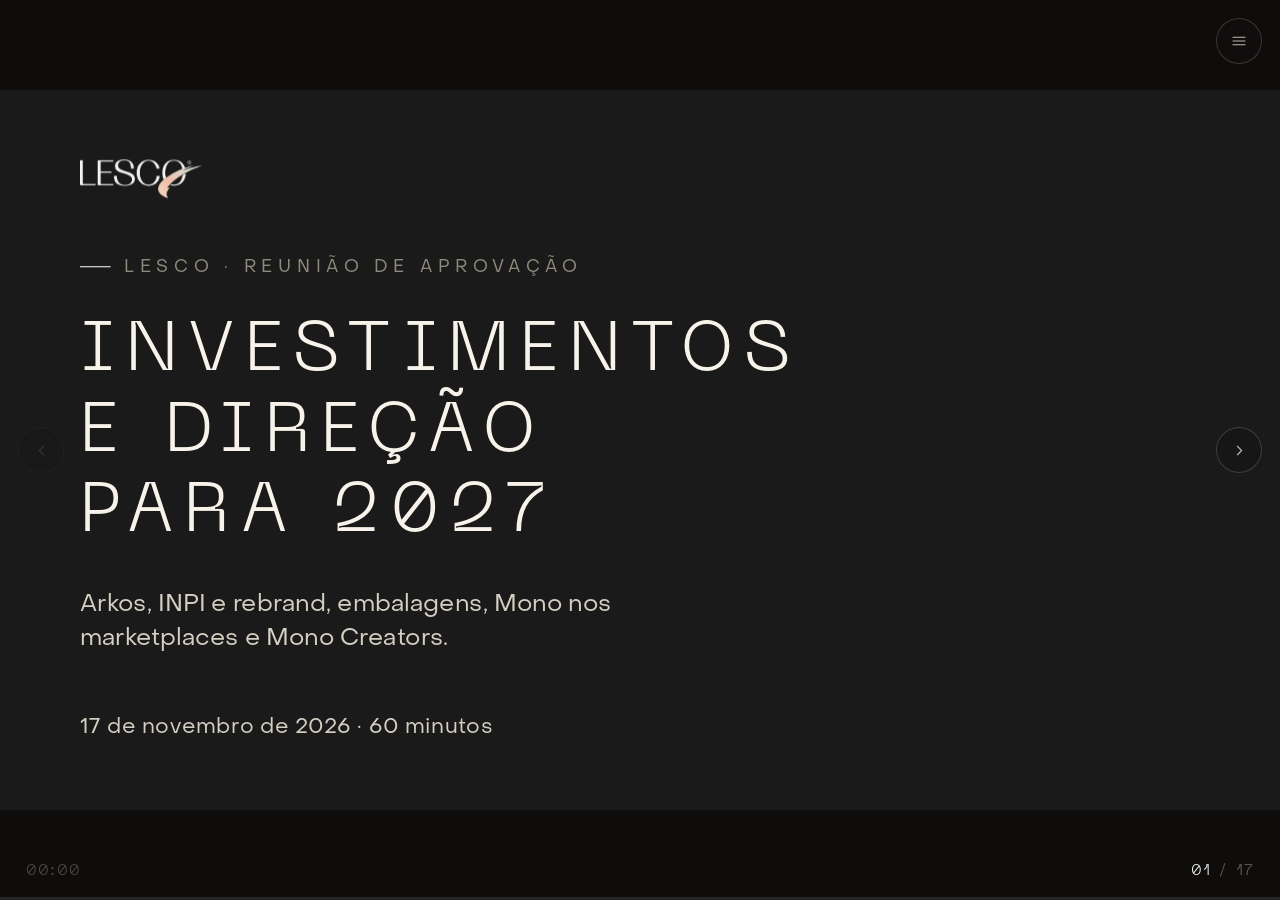
==== decks/investimentos-e-direcao/index.html @ 8c73d4a1 "Deck de aprovacao para o Lucas, com os numeros em centavos Dezessete telas em cinco frentes: Arkos, " ====
<!DOCTYPE html>
<html lang="pt-BR">
<head>
<meta charset="utf-8">
<meta name="viewport" content="width=device-width, initial-scale=1">
<title>Investimentos e direção para 2027 · Lesco</title>

<!--
  Só a moldura. O conteúdo está em deck.js e os números em dados.js.

  Três arquivos a mais do que a apresentação técnica, todos desta pasta:

    graficos.css   estilo dos layouts de gráfico e decisão
    dados.js       os números, antes de qualquer coisa que os use
    graficos.js    os onze layouts novos — depois de engine/layouts.js,
                   porque acrescenta a window.DeckLayouts, e antes de
                   deck.js, que já pede esses layouts pelo nome
-->

<link rel="icon" href="../../shared/brand/symbol.png">
<link rel="stylesheet" href="../../theme/fonts.css">
<link rel="stylesheet" href="../../theme/tokens.css">
<link rel="stylesheet" href="../../engine/stage.css">
<link rel="stylesheet" href="../../engine/layouts.css">
<link rel="stylesheet" href="../../engine/transitions.css">
<link rel="stylesheet" href="graficos.css">
</head>

<body>

  <!-- Palco 1920 × 1080. Os slides e a tela de anotação entram aqui. -->
  <div class="deck-viewport">
    <div class="stage">
      <canvas class="inkboard" width="1920" height="1080"></canvas>
    </div>
  </div>

  <!-- Cromo: progresso, contador, cronômetro e setas -->
  <div class="chrome">
    <button class="chrome__nav chrome__nav--prev" aria-label="Slide anterior">
      <svg viewBox="0 0 24 24" fill="none" stroke="currentColor" stroke-width="1.5" stroke-linecap="round" stroke-linejoin="round" aria-hidden="true">
        <path d="M15 18 9 12l6-6"/>
      </svg>
    </button>

    <button class="chrome__nav chrome__nav--next" aria-label="Próximo slide">
      <svg viewBox="0 0 24 24" fill="none" stroke="currentColor" stroke-width="1.5" stroke-linecap="round" stroke-linejoin="round" aria-hidden="true">
        <path d="m9 18 6-6-6-6"/>
      </svg>
    </button>

    <button class="chrome__menu" aria-label="Abrir controles">
      <svg viewBox="0 0 24 24" fill="none" stroke="currentColor" stroke-width="1.5" stroke-linecap="round" aria-hidden="true">
        <path d="M4 7h16M4 12h16M4 17h16"/>
      </svg>
    </button>

    <div class="chrome__drawing">Anotando</div>

    <div class="chrome__timer" data-running="false" title="Clique para iniciar ou pausar (T inicia, Shift+T zera)">00:00</div>

    <div class="chrome__counter">
      <b data-counter-now>01</b>
      <span>/</span>
      <span data-counter-total>00</span>
    </div>

    <div class="chrome__progress">
      <div class="chrome__progress-bar"></div>
    </div>
  </div>

  <!-- Painel do apresentador (tecla N) -->
  <div class="presenter">
    <div>
      <div class="presenter__eyebrow">Notas</div>
      <div class="presenter__notes"></div>
    </div>
    <div class="presenter__next">
      <div class="presenter__next-num"></div>
      <div class="presenter__next-label"></div>
    </div>
  </div>

  <!-- Menu de controles (tecla M ou o botão no canto) -->
  <div class="menu-scrim" data-menu-close></div>

  <aside class="menu">
    <div class="menu__head">
      <span class="menu__title">Controles</span>
      <button class="menu__close" data-menu-close aria-label="Fechar">&times;</button>
    </div>

    <section class="menu__block">
      <div class="menu__label">Cronômetro</div>
      <div class="menu__timer" data-menu-timer data-running="false">00:00</div>
      <div class="menu__row">
        <button class="menu__btn" data-action="timer-toggle">Iniciar</button>
        <button class="menu__btn" data-action="timer-reset">Zerar</button>
      </div>
    </section>

    <section class="menu__block">
      <div class="menu__label">Anotar por cima do slide</div>
      <div class="menu__row">
        <button class="menu__btn" data-action="draw-toggle">Ativar</button>
        <button class="menu__btn" data-action="draw-undo">Desfazer</button>
        <button class="menu__btn" data-action="draw-clear">Limpar</button>
      </div>
      <div class="menu__swatches">
        <button class="menu__swatch" data-ink="#bd8571" style="background:#bd8571" aria-label="Argila"></button>
        <button class="menu__swatch" data-ink="#94a291" style="background:#94a291" aria-label="Verde"></button>
        <button class="menu__swatch" data-ink="#f4efe6" style="background:#f4efe6" aria-label="Claro"></button>
        <button class="menu__swatch" data-ink="#1a1a1a" style="background:#1a1a1a" aria-label="Grafite"></button>
      </div>
    </section>

    <section class="menu__block">
      <div class="menu__label">Exibição</div>
      <div class="menu__row">
        <button class="menu__btn" data-action="notes">Notas</button>
        <button class="menu__btn" data-action="grid">Grade</button>
        <button class="menu__btn" data-action="black">Tela preta</button>
        <button class="menu__btn" data-action="fullscreen">Tela cheia</button>
        <button class="menu__btn" data-action="help">Atalhos</button>
      </div>
    </section>

    <section class="menu__block">
      <div class="menu__label">Revisão</div>
      <div class="menu__row">
        <button class="menu__btn" data-action="export">Exportar PDF</button>
      </div>
      <div class="menu__hint" data-export-hint>Um slide por página, com o número no canto.</div>
    </section>

    <section class="menu__block menu__block--grow">
      <div class="menu__label">Ir para o slide</div>
      <input class="menu__search" type="text" placeholder="Buscar por nome ou número" data-menu-search>
      <div class="menu__list" data-menu-list></div>
    </section>
  </aside>

  <!-- Grade de slides (tecla G) -->
  <div class="overview">
    <div class="overview__head">
      <div class="overview__title"></div>
      <div class="overview__hint">Clique para ir · G ou Esc para fechar</div>
    </div>
    <div class="overview__grid"></div>
  </div>

  <!-- Ajuda (tecla ?) -->
  <div class="help">
    <div class="help__card">
      <h2 class="help__title">Atalhos</h2>
      <div class="help__row"><span class="help__keys">← →</span><span class="help__desc">Navegar entre slides</span></div>
      <div class="help__row"><span class="help__keys">Espaço</span><span class="help__desc">Avançar</span></div>
      <div class="help__row"><span class="help__keys">Nº + Enter</span><span class="help__desc">Pular para um slide</span></div>
      <div class="help__row"><span class="help__keys">M</span><span class="help__desc">Menu de controles</span></div>
      <div class="help__row"><span class="help__keys">G</span><span class="help__desc">Grade com todos os slides</span></div>
      <div class="help__row"><span class="help__keys">N</span><span class="help__desc">Notas do apresentador</span></div>
      <div class="help__row"><span class="help__keys">D</span><span class="help__desc">Anotar por cima do slide</span></div>
      <div class="help__row"><span class="help__keys">Ctrl+Z</span><span class="help__desc">Desfazer o último traço</span></div>
      <div class="help__row"><span class="help__keys">B</span><span class="help__desc">Tela preta</span></div>
      <div class="help__row"><span class="help__keys">F</span><span class="help__desc">Tela cheia</span></div>
      <div class="help__row"><span class="help__keys">T · Shift+T</span><span class="help__desc">Cronômetro: inicia e pausa · zera</span></div>
      <div class="help__row"><span class="help__keys">Home · End</span><span class="help__desc">Primeiro e último slide</span></div>
      <div class="help__row"><span class="help__keys">Esc</span><span class="help__desc">Fechar o que estiver aberto</span></div>
    </div>
  </div>

  <!-- Carregamento inicial -->
  <div class="loader">
    <div class="loader__title">Preparando a apresentação</div>
    <div class="loader__track"><div class="loader__bar"></div></div>
  </div>

  <script src="../../engine/layouts.js"></script>
  <script src="dados.js"></script>
  <script src="graficos.js"></script>
  <script src="deck.js"></script>
  <script src="../../engine/deck.js"></script>

</body>
</html>
---- theme/fonts.css ----
/* ---------------------------------------------------------------------------
   Fontes da marca Lesco.
   Arquivos licenciados em shared/fonts/. Caminho relativo a ESTE arquivo,
   portanto funciona tanto em file:// quanto servido por HTTP.
   --------------------------------------------------------------------------- */

@font-face {
  font-family: 'Neue Machina';
  src: url('../shared/fonts/PPNeueMachina-Light.otf') format('opentype');
  font-weight: 300;
  font-style: normal;
  font-display: block;
}

@font-face {
  font-family: 'Neue Machina';
  src: url('../shared/fonts/PPNeueMachina-Regular.otf') format('opentype');
  font-weight: 400;
  font-style: normal;
  font-display: block;
}

@font-face {
  font-family: 'Object Sans';
  src: url('../shared/fonts/PPObjectSans-Thin.otf') format('opentype');
  font-weight: 200;
  font-style: normal;
  font-display: block;
}

@font-face {
  font-family: 'Object Sans';
  src: url('../shared/fonts/PPObjectSans-Regular.otf') format('opentype');
  font-weight: 400;
  font-style: normal;
  font-display: block;
}
---- theme/tokens.css ----
/* ---------------------------------------------------------------------------
   Lesco — tema de apresentação (variante NEUTRA)

   Derivado do design system em _ds/, com uma diferença deliberada: aqui o
   verde da marca NÃO é cor de fundo. Os neutros quentes conduzem a leitura
   e o verde aparece só em acentos — numeração, filetes, barra de progresso
   e um destaque por slide. Assim as fotos de obra ficam com o protagonismo.

   Tudo é declarado em px absolutos porque o palco tem tamanho fixo de
   1920 × 1080 e é escalado inteiro por transform (ver engine/stage.css).
   --------------------------------------------------------------------------- */

:root {
  /* ---- Tinta / neutros quentes -------------------------------------- */
  --ink-900: #1a1a1a;   /* texto principal, fundo dos slides escuros */
  --ink-800: #262523;
  --ink-700: #38352f;   /* corpo de texto */
  --ink-600: #4a463f;
  --ink-500: #6c675e;   /* texto secundário, eyebrows */
  --ink-400: #8f897d;
  --ink-300: #b6b0a4;   /* texto secundário sobre fundo escuro */
  --ink-200: #d8d2c6;   /* filetes (hairlines) */
  --ink-100: #e8e2d6;

  /* ---- Papel / superfícies ------------------------------------------ */
  --paper:       #f4efe6;   /* fundo padrão dos slides */
  --paper-soft:  #faf6ee;
  --surface:     #ffffff;
  --surface-sunk:#ece5d8;   /* cards sobre papel */
  --surface-dark:#221f1c;   /* cards sobre grafite */

  /* ---- Acento da marca (sage) — uso parcimonioso --------------------- */
  --accent:       #94a291;
  --accent-soft:  #c0c9bf;
  --accent-deep:  #5f6c5c;
  --accent-wash:  #e6ede4;

  /* ---- Papéis semânticos -------------------------------------------- */
  --text-strong:  var(--ink-900);
  --text-body:    var(--ink-700);
  --text-muted:   var(--ink-500);
  --hairline:     var(--ink-200);

  /* Invertidos: usados quando o slide está em tom grafite */
  --on-dark-strong: #f7f3ea;
  --on-dark-body:   #d5cfc3;
  --on-dark-muted:  #8f897d;
  --on-dark-hair:   #3a3733;

  /* ---- Tipografia ---------------------------------------------------- */
  --font-display: 'Neue Machina', 'Space Grotesk', ui-sans-serif, system-ui, sans-serif;
  --font-text:    'Object Sans', 'Manrope', ui-sans-serif, system-ui, sans-serif;

  /* Escala em px do palco 1920×1080 */
  --fs-hero:    124px;
  --fs-title:   78px;
  --fs-h2:      68px;
  --fs-h3:      58px;
  --fs-lead:    36px;
  --fs-body:    34px;
  --fs-sub:     32px;
  --fs-meta:    30px;
  --fs-label:   28px;
  --fs-eyebrow: 26px;
  --fs-numeral: 200px;   /* número gigante das aberturas de capítulo */
  --fs-stat:    132px;   /* número dos cards de métrica */

  --track-eyebrow: 0.32em;
  --track-label:   0.14em;
  --track-title:   0.16em;

  /* ---- Layout -------------------------------------------------------- */
  --pad-x: 120px;        /* margem lateral padrão do slide */
  --pad-y: 104px;
  --pad-y-tight: 88px;

  --radius-sm: 4px;
  --radius-md: 10px;
  --radius-lg: 14px;

  /* ---- Movimento ----------------------------------------------------- */
  --ease-out:      cubic-bezier(0.16, 1, 0.30, 1);
  --ease-standard: cubic-bezier(0.40, 0, 0.20, 1);
  --dur-fast:  180ms;
  --dur-base:  420ms;
  --dur-slow:  720ms;
  --dur-scene: 900ms;    /* transição entre slides */
  --stagger:   55ms;     /* passo da revelação escalonada */
}
---- engine/stage.css ----
/* ---------------------------------------------------------------------------
   Palco, cromo e painéis auxiliares.

   O palco tem 1920 × 1080 fixos e é escalado inteiro por transform. Isso faz
   com que o slide fique idêntico em qualquer tela — notebook, projetor ou
   captura de OBS — sem nenhum reflow de tipografia.
   --------------------------------------------------------------------------- */

*, *::before, *::after { box-sizing: border-box; }

html, body {
  margin: 0;
  padding: 0;
  height: 100%;
  overflow: hidden;
  background: #0e0d0c;
  font-family: var(--font-text);
  -webkit-font-smoothing: antialiased;
  text-rendering: optimizeLegibility;
}

body.is-idle { cursor: none; }

/* ---- Viewport e palco ----------------------------------------------- */

.deck-viewport {
  position: fixed;
  inset: 0;
  overflow: hidden;
}

/* Ancorado no canto superior esquerdo e posicionado por transform, calculado
   em engine/deck.js. Centralizar por grid ou flex não serve: o palco tem
   1920 px de largura e transborda o viewport, e nesse caso o navegador
   alinha o item no início em vez de centralizá-lo. */
.stage {
  position: absolute;
  top: 0;
  left: 0;
  width: 1920px;
  height: 1080px;
  transform-origin: 0 0;
  background: var(--paper);
  overflow: hidden;
}

/* ---- Slides ---------------------------------------------------------- */

.slide {
  position: absolute;
  inset: 0;
  display: none;
  background: var(--paper);
  color: var(--text-strong);
  font-family: var(--font-text);
}

.slide.is-current,
.slide.is-outgoing { display: block; }

.slide.is-outgoing { z-index: 1; }
.slide.is-current   { z-index: 2; }

/* Tom grafite: usado nas capas, aberturas de projeto e encerramento. */
.slide[data-tone="ink"] {
  background: var(--ink-900);
  color: var(--on-dark-strong);
}

/* ---- Cromo (progresso, contador, navegação) -------------------------- */

.chrome {
  position: fixed;
  inset: 0;
  z-index: 40;
  pointer-events: none;
  opacity: 1;
  transition: opacity var(--dur-base) var(--ease-standard);
}

body.is-idle .chrome,
body.is-overview .chrome { opacity: 0; }

.chrome__progress {
  position: absolute;
  left: 0;
  bottom: 0;
  height: 3px;
  width: 100%;
  background: rgba(255, 255, 255, 0.10);
}

.chrome__progress-bar {
  height: 100%;
  width: 0%;
  background: var(--accent);
  transition: width var(--dur-slow) var(--ease-out);
}

.chrome__counter {
  position: absolute;
  right: 26px;
  bottom: 22px;
  display: flex;
  align-items: baseline;
  gap: 8px;
  font-family: var(--font-display);
  font-weight: 300;
  font-size: 15px;
  letter-spacing: 0.08em;
  color: rgba(247, 243, 234, 0.72);
  font-variant-numeric: tabular-nums;
}

.chrome__counter b { font-weight: 300; color: #fff; }
.chrome__counter span { color: rgba(247, 243, 234, 0.38); }

.chrome__timer {
  position: absolute;
  left: 26px;
  bottom: 22px;
  font-family: var(--font-display);
  font-weight: 300;
  font-size: 15px;
  letter-spacing: 0.08em;
  color: rgba(247, 243, 234, 0.55);
  font-variant-numeric: tabular-nums;
  pointer-events: auto;
  cursor: pointer;
  user-select: none;
}

.chrome__timer[data-running="false"] { color: rgba(247, 243, 234, 0.28); }

/* O painel de notas ocupa a faixa de baixo — contador e cronômetro sobem
   para não ficarem escondidos atrás dele. */
body.is-presenter .chrome__counter,
body.is-presenter .chrome__timer { bottom: 132px; }

.chrome__nav {
  position: absolute;
  top: 50%;
  translate: 0 -50%;
  width: 46px;
  height: 46px;
  display: grid;
  place-items: center;
  border: 1px solid rgba(247, 243, 234, 0.18);
  border-radius: 999px;
  background: rgba(20, 19, 18, 0.35);
  backdrop-filter: blur(6px);
  color: rgba(247, 243, 234, 0.75);
  cursor: pointer;
  pointer-events: auto;
  transition: background var(--dur-fast) var(--ease-standard),
              border-color var(--dur-fast) var(--ease-standard);
}

.chrome__nav:hover {
  background: rgba(20, 19, 18, 0.72);
  border-color: rgba(247, 243, 234, 0.42);
}

.chrome__nav[disabled] { opacity: 0.18; pointer-events: none; }
.chrome__nav--prev { left: 18px; }
.chrome__nav--next { right: 18px; }
.chrome__nav svg { width: 17px; height: 17px; }

/* ---- Carregamento inicial -------------------------------------------- */

.loader {
  position: fixed;
  inset: 0;
  z-index: 90;
  display: grid;
  place-content: center;
  justify-items: center;
  gap: 26px;
  background: #0e0d0c;
  transition: opacity var(--dur-slow) var(--ease-standard);
}

.loader.is-done { opacity: 0; pointer-events: none; }

.loader__title {
  font-family: var(--font-display);
  font-weight: 300;
  text-transform: uppercase;
  letter-spacing: 0.30em;
  font-size: 13px;
  color: rgba(247, 243, 234, 0.55);
}

.loader__track {
  width: 220px;
  height: 2px;
  background: rgba(247, 243, 234, 0.12);
  overflow: hidden;
}

.loader__bar {
  height: 100%;
  width: 0%;
  background: var(--accent);
  transition: width 220ms linear;
}

/* ---- Grade de slides (tecla G) --------------------------------------- */

.overview {
  position: fixed;
  inset: 0;
  z-index: 60;
  display: none;
  background: #0e0d0c;
  padding: 40px 44px 44px;
  overflow-y: auto;
  overscroll-behavior: contain;
}

body.is-overview .overview { display: block; }

.overview__head {
  display: flex;
  align-items: baseline;
  justify-content: space-between;
  gap: 24px;
  margin-bottom: 28px;
}

.overview__title {
  font-family: var(--font-display);
  font-weight: 300;
  text-transform: uppercase;
  letter-spacing: 0.22em;
  font-size: 14px;
  color: rgba(247, 243, 234, 0.85);
}

.overview__hint {
  font-size: 12px;
  letter-spacing: 0.06em;
  color: rgba(247, 243, 234, 0.35);
}

.overview__grid {
  display: grid;
  grid-template-columns: repeat(auto-fill, minmax(258px, 1fr));
  gap: 22px;
}

.thumb {
  cursor: pointer;
  border: 1px solid transparent;
  background: none;
  padding: 0;
  text-align: left;
  font: inherit;
  color: inherit;
}

.thumb__frame {
  position: relative;
  width: 100%;
  aspect-ratio: 16 / 9;
  overflow: hidden;
  background: var(--paper);
  outline: 1px solid rgba(247, 243, 234, 0.10);
  outline-offset: -1px;
  transition: outline-color var(--dur-fast) var(--ease-standard);
}

.thumb:hover .thumb__frame { outline-color: rgba(247, 243, 234, 0.45); }
.thumb.is-current .thumb__frame { outline: 2px solid var(--accent); outline-offset: -2px; }

/* O conteúdo clonado é renderizado em 1920×1080 e reduzido por transform. */
.thumb__inner {
  position: absolute;
  top: 0;
  left: 0;
  width: 1920px;
  height: 1080px;
  transform-origin: top left;
  pointer-events: none;
}

/* Miniaturas nunca animam: o clone entra já no estado final. */
.thumb__inner *,
.thumb__inner *::before,
.thumb__inner *::after {
  animation: none !important;
  transition: none !important;
}

.thumb__meta {
  display: flex;
  align-items: baseline;
  gap: 10px;
  margin-top: 10px;
  font-size: 12px;
  letter-spacing: 0.04em;
  color: rgba(247, 243, 234, 0.45);
}

.thumb__num {
  font-family: var(--font-display);
  font-weight: 300;
  color: rgba(247, 243, 234, 0.75);
  font-variant-numeric: tabular-nums;
}

.thumb__label {
  overflow: hidden;
  white-space: nowrap;
  text-overflow: ellipsis;
}

.thumb.is-current .thumb__num,
.thumb.is-current .thumb__label { color: var(--accent-soft); }

/* ---- Painel do apresentador (tecla N) -------------------------------- */

.presenter {
  position: fixed;
  right: 0;
  bottom: 0;
  left: 0;
  z-index: 50;
  display: none;
  grid-template-columns: 1fr 300px;
  gap: 28px;
  align-items: start;
  padding: 22px 26px 34px;
  background: linear-gradient(to top, rgba(10, 9, 8, 0.97) 60%, rgba(10, 9, 8, 0));
  color: var(--on-dark-body);
}

body.is-presenter .presenter { display: grid; }
body.is-presenter.is-overview .presenter { display: none; }

.presenter__eyebrow {
  font-family: var(--font-display);
  font-weight: 300;
  text-transform: uppercase;
  letter-spacing: 0.24em;
  font-size: 11px;
  color: rgba(247, 243, 234, 0.38);
  margin-bottom: 10px;
}

.presenter__notes {
  font-size: 17px;
  line-height: 1.55;
  color: rgba(247, 243, 234, 0.90);
  max-width: 1100px;
}

.presenter__notes:empty::after {
  content: "Sem notas para este slide.";
  color: rgba(247, 243, 234, 0.30);
}

.presenter__next {
  border-left: 1px solid rgba(247, 243, 234, 0.14);
  padding-left: 22px;
}

.presenter__next-label {
  font-size: 15px;
  line-height: 1.4;
  color: rgba(247, 243, 234, 0.75);
}

.presenter__next-num {
  font-family: var(--font-display);
  font-weight: 300;
  font-size: 13px;
  color: var(--accent-soft);
  font-variant-numeric: tabular-nums;
  margin-bottom: 6px;
}

/* ---- Modo exportação (?export) ------------------------------------------
   Empilha os slides como páginas, um por folha, sem cromo nem animação.
   Serve para conferir o conteúdo no papel ou gerar um PDF de revisão.

   A página tem os mesmos 1920 × 1080 do palco e o conteúdo NÃO é reduzido.
   Já tentei páginas menores com transform: scale(): na tela funciona, mas
   ao paginar o Chrome recorta pela altura do conteúdo sem escalar, e as
   fichas técnicas perdiam metade das linhas. Sem escala, a página impressa
   é idêntica à projetada. */

@page {
  size: 1920px 1080px;
  margin: 0;
}

/* A raiz precisa deixar de cortar e de ter altura fixa, senão a impressão
   para na primeira folha — o resto das páginas fica fora do recorte. */
html.is-export,
html.is-export body {
  height: auto;
  overflow: visible;
}

body.is-export {
  background: #55524d;
  /* Sem isto o navegador descarta os fundos escuros na impressão. */
  print-color-adjust: exact;
  -webkit-print-color-adjust: exact;
}

body.is-export .deck-viewport { position: static; overflow: visible; }

body.is-export .stage {
  position: static;
  width: auto;
  height: auto;
  overflow: visible;
  transform: none;
  background: none;
}

body.is-export .slide {
  position: relative;
  display: block;
  width: 1920px;
  height: 1080px;
  margin: 0 auto 24px;
  overflow: hidden;
  break-after: page;
  page-break-after: always;
}

body.is-export .slide:last-child { break-after: auto; page-break-after: auto; }

/* Na tela a pilha é reduzida só para caber na janela. `zoom` não vale para
   a impressão (ver acima), mas para conferência em monitor é seguro. */
@media screen {
  body.is-export .stage { zoom: 0.5; }
}

/* Número da página, para citar o slide ao dar retorno. */
body.is-export .slide::after {
  content: attr(data-page);
  position: absolute;
  right: 30px;
  bottom: 22px;
  z-index: 10;
  font-family: var(--font-display);
  font-weight: 300;
  font-size: 20px;
  letter-spacing: 0.10em;
  color: var(--ink-400);
  font-variant-numeric: tabular-nums;
}

body.is-export .slide[data-tone="ink"]::after { color: rgba(247, 243, 234, 0.45); }

/* Nada anima e nada de cromo na exportação. */
body.is-export *,
body.is-export *::before,
body.is-export *::after {
  animation: none !important;
  transition: none !important;
}

body.is-export .chrome,
body.is-export .menu,
body.is-export .menu-scrim,
body.is-export .overview,
body.is-export .presenter,
body.is-export .help,
body.is-export .inkboard,
body.is-export .loader { display: none !important; }

@media print {
  body.is-export { background: none; }
  body.is-export .slide { margin: 0; }
}

/* ---- Anotação na tela (tecla D) ---------------------------------------- */
/* A tela de desenho vive DENTRO do palco, então escala junto com ele e as
   coordenadas ficam sempre em 1920 × 1080, independente do tamanho da tela.
   Fica acima dos slides e abaixo do cromo, para as setas seguirem clicáveis. */

.inkboard {
  position: absolute;
  inset: 0;
  z-index: 5;
  pointer-events: none;
}

body.is-drawing .inkboard {
  pointer-events: auto;
  cursor: crosshair;
}

/* Aviso discreto de que o modo de anotação está ligado. */
.chrome__drawing {
  position: absolute;
  top: 22px;
  left: 26px;
  display: none;
  align-items: center;
  gap: 9px;
  padding: 7px 14px 7px 11px;
  border-radius: 999px;
  background: rgba(20, 19, 18, 0.62);
  backdrop-filter: blur(6px);
  font-family: var(--font-display);
  font-weight: 300;
  font-size: 11px;
  letter-spacing: 0.18em;
  text-transform: uppercase;
  color: rgba(247, 243, 234, 0.85);
}

body.is-drawing .chrome__drawing { display: flex; }

.chrome__drawing::before {
  content: "";
  width: 9px;
  height: 9px;
  border-radius: 999px;
  background: var(--ink-color, #bd8571);
}

/* ---- Menu de controles ------------------------------------------------- */

.chrome__menu {
  position: absolute;
  top: 18px;
  right: 18px;
  width: 46px;
  height: 46px;
  display: grid;
  place-items: center;
  border: 1px solid rgba(247, 243, 234, 0.18);
  border-radius: 999px;
  background: rgba(20, 19, 18, 0.35);
  backdrop-filter: blur(6px);
  color: rgba(247, 243, 234, 0.75);
  cursor: pointer;
  pointer-events: auto;
  transition: background var(--dur-fast) var(--ease-standard),
              border-color var(--dur-fast) var(--ease-standard);
}

.chrome__menu:hover {
  background: rgba(20, 19, 18, 0.72);
  border-color: rgba(247, 243, 234, 0.42);
}

.chrome__menu svg { width: 18px; height: 18px; }

.menu {
  position: fixed;
  top: 0;
  right: 0;
  bottom: 0;
  z-index: 65;
  width: 384px;
  max-width: 92vw;
  display: flex;
  flex-direction: column;
  background: #131211;
  border-left: 1px solid rgba(247, 243, 234, 0.10);
  color: var(--on-dark-body);
  transform: translateX(100%);
  transition: transform var(--dur-base) var(--ease-out);
}

body.is-menu .menu { transform: translateX(0); }

.menu__head {
  display: flex;
  align-items: center;
  justify-content: space-between;
  gap: 16px;
  padding: 22px 24px 18px;
  border-bottom: 1px solid rgba(247, 243, 234, 0.10);
}

.menu__title {
  font-family: var(--font-display);
  font-weight: 300;
  text-transform: uppercase;
  letter-spacing: 0.22em;
  font-size: 13px;
  color: rgba(247, 243, 234, 0.90);
}

.menu__close {
  width: 30px;
  height: 30px;
  display: grid;
  place-items: center;
  border: none;
  border-radius: 999px;
  background: none;
  color: rgba(247, 243, 234, 0.55);
  cursor: pointer;
  font-size: 20px;
  line-height: 1;
  transition: color var(--dur-fast) var(--ease-standard);
}

.menu__close:hover { color: rgba(247, 243, 234, 0.95); }

.menu__block {
  padding: 20px 24px;
  border-bottom: 1px solid rgba(247, 243, 234, 0.10);
}

.menu__block--grow {
  flex: 1;
  min-height: 0;
  display: flex;
  flex-direction: column;
  border-bottom: none;
}

.menu__label {
  font-size: 10px;
  letter-spacing: 0.24em;
  text-transform: uppercase;
  color: rgba(247, 243, 234, 0.38);
  margin-bottom: 14px;
}

.menu__row { display: flex; flex-wrap: wrap; gap: 8px; }

.menu__btn {
  flex: 1 1 auto;
  min-width: 0;
  padding: 10px 14px;
  border: 1px solid rgba(247, 243, 234, 0.16);
  border-radius: var(--radius-sm);
  background: rgba(247, 243, 234, 0.04);
  color: rgba(247, 243, 234, 0.82);
  font-family: var(--font-text);
  font-size: 13px;
  letter-spacing: 0.02em;
  cursor: pointer;
  white-space: nowrap;
  transition: background var(--dur-fast) var(--ease-standard),
              border-color var(--dur-fast) var(--ease-standard),
              color var(--dur-fast) var(--ease-standard);
}

.menu__btn:hover {
  background: rgba(247, 243, 234, 0.10);
  border-color: rgba(247, 243, 234, 0.34);
  color: #fff;
}

/* Estado ligado: o acento da marca marca o que está ativo. */
.menu__btn.is-on {
  background: var(--accent);
  border-color: var(--accent);
  color: var(--ink-900);
}

.menu__btn[disabled] {
  opacity: 0.55;
  cursor: default;
  background: rgba(247, 243, 234, 0.04);
  border-color: rgba(247, 243, 234, 0.16);
  color: rgba(247, 243, 234, 0.82);
}

.menu__hint {
  margin-top: 11px;
  font-size: 12px;
  line-height: 1.5;
  color: rgba(247, 243, 234, 0.40);
}

.menu__hint.is-working { color: var(--accent-soft); }
.menu__hint.is-error   { color: var(--argila-300, #d6aa98); }

.menu__timer {
  font-family: var(--font-display);
  font-weight: 300;
  font-size: 40px;
  line-height: 1;
  letter-spacing: 0.04em;
  color: rgba(247, 243, 234, 0.92);
  font-variant-numeric: tabular-nums;
  margin-bottom: 16px;
}

.menu__timer[data-running="true"] { color: var(--accent-soft); }

/* Cores da anotação */
.menu__swatches { display: flex; gap: 10px; margin-top: 14px; }

.menu__swatch {
  width: 30px;
  height: 30px;
  border-radius: 999px;
  border: none;
  padding: 0;
  cursor: pointer;
  /* Anel claro para que a cor grafite também se veja no painel escuro. */
  box-shadow: 0 0 0 1px rgba(247, 243, 234, 0.30);
  transition: transform var(--dur-fast) var(--ease-standard),
              box-shadow var(--dur-fast) var(--ease-standard);
}

.menu__swatch:hover { transform: scale(1.12); }

.menu__swatch.is-on {
  box-shadow: 0 0 0 2px #131211, 0 0 0 4px rgba(247, 243, 234, 0.92);
}

/* Busca e lista de slides */
.menu__search {
  width: 100%;
  padding: 10px 13px;
  margin-bottom: 12px;
  border: 1px solid rgba(247, 243, 234, 0.16);
  border-radius: var(--radius-sm);
  background: rgba(247, 243, 234, 0.04);
  color: rgba(247, 243, 234, 0.92);
  font-family: var(--font-text);
  font-size: 13px;
}

.menu__search::placeholder { color: rgba(247, 243, 234, 0.32); }

.menu__search:focus {
  outline: none;
  border-color: var(--accent);
}

.menu__list {
  flex: 1;
  min-height: 0;
  overflow-y: auto;
  margin: 0 -8px -4px;
  padding: 0 8px 20px;
}

.menu__item {
  display: grid;
  grid-template-columns: 30px 1fr;
  gap: 12px;
  align-items: baseline;
  width: 100%;
  padding: 9px 10px;
  border: none;
  border-radius: var(--radius-sm);
  background: none;
  color: rgba(247, 243, 234, 0.72);
  font-family: var(--font-text);
  font-size: 13px;
  line-height: 1.35;
  text-align: left;
  cursor: pointer;
  transition: background var(--dur-fast) var(--ease-standard),
              color var(--dur-fast) var(--ease-standard);
}

.menu__item:hover { background: rgba(247, 243, 234, 0.08); color: #fff; }

.menu__item-num {
  font-family: var(--font-display);
  font-weight: 300;
  font-size: 12px;
  color: rgba(247, 243, 234, 0.40);
  font-variant-numeric: tabular-nums;
}

.menu__item.is-current { background: rgba(148, 162, 145, 0.18); color: var(--accent-soft); }
.menu__item.is-current .menu__item-num { color: var(--accent-soft); }

.menu__empty {
  padding: 14px 10px;
  font-size: 13px;
  color: rgba(247, 243, 234, 0.35);
}

/* Clique fora fecha o menu. */
.menu-scrim {
  position: fixed;
  inset: 0;
  z-index: 64;
  display: none;
  background: rgba(10, 9, 8, 0.45);
}

body.is-menu .menu-scrim { display: block; }

/* ---- Tela preta (tecla B) --------------------------------------------- */
/* Apaga a projeção sem sair do slide, para puxar a atenção de volta
   para quem está falando. */

body.is-black::after {
  content: "";
  position: fixed;
  inset: 0;
  z-index: 80;
  background: #000;
}

/* ---- Ajuda (tecla ?) -------------------------------------------------- */

.help {
  position: fixed;
  inset: 0;
  z-index: 70;
  display: none;
  place-items: center;
  background: rgba(14, 13, 12, 0.90);
  backdrop-filter: blur(3px);
}

body.is-help .help { display: grid; }

.help__card {
  width: min(560px, 90vw);
  background: var(--paper);
  color: var(--text-strong);
  padding: 44px 46px;
  border-radius: var(--radius-md);
}

.help__title {
  font-family: var(--font-display);
  font-weight: 300;
  text-transform: uppercase;
  letter-spacing: 0.20em;
  font-size: 16px;
  margin: 0 0 28px;
}

.help__row {
  display: grid;
  grid-template-columns: 132px 1fr;
  gap: 18px;
  align-items: baseline;
  padding: 11px 0;
  border-top: 1px solid var(--hairline);
  font-size: 15px;
}

.help__keys {
  font-family: var(--font-display);
  font-weight: 300;
  font-size: 13px;
  letter-spacing: 0.06em;
  color: var(--accent-deep);
  text-transform: uppercase;
}

.help__desc { color: var(--text-body); }
---- engine/layouts.css ----
/* ---------------------------------------------------------------------------
   Layouts de slide.

   Cada layout é uma classe .l-<nome> e corresponde a um renderizador em
   engine/layouts.js. Para criar um slide novo basta escolher o layout e
   preencher os campos — nenhum CSS precisa ser escrito por apresentação.
   --------------------------------------------------------------------------- */

/* =====================================================================
   Primitivas compartilhadas
   ===================================================================== */

/* A raiz de todo layout preenche o slide — assim nenhum layout precisa
   se preocupar em posicionar a si mesmo. */
.slide__content {
  position: absolute;
  inset: 0;
}

.pad {
  padding: var(--pad-y) var(--pad-x);
}

.pad--tight {
  padding: var(--pad-y-tight) var(--pad-x);
}

/* Eyebrow com o filete de acento — assinatura discreta da marca. */
.eyebrow {
  display: flex;
  align-items: center;
  gap: 20px;
  font-size: var(--fs-eyebrow);
  letter-spacing: var(--track-eyebrow);
  text-transform: uppercase;
  color: var(--text-muted);
}

.eyebrow::before {
  content: "";
  width: 46px;
  height: 2px;
  flex: none;
  background: var(--accent);
}

[data-tone="ink"] .eyebrow { color: var(--on-dark-muted); }
[data-tone="ink"] .eyebrow::before { background: var(--accent-soft); }

.title {
  margin: 0;
  font-family: var(--font-display);
  font-weight: 300;
  text-transform: uppercase;
  letter-spacing: var(--track-title);
  line-height: 1.14;
  color: var(--text-strong);
}

[data-tone="ink"] .title { color: var(--on-dark-strong); }

.title--hero { font-size: var(--fs-hero); line-height: 1.10; }
.title--xl   { font-size: var(--fs-title); }
.title--lg   { font-size: var(--fs-h2); }
.title--md   { font-size: var(--fs-h3); }

.lead {
  margin: 0;
  font-size: var(--fs-lead);
  line-height: 1.64;
  color: var(--text-body);
}

.sub {
  margin: 0;
  font-size: var(--fs-sub);
  line-height: 1.58;
  color: var(--text-muted);
  max-width: 1200px;
}

[data-tone="ink"] .lead { color: var(--on-dark-body); }
[data-tone="ink"] .sub  { color: var(--on-dark-muted); }

/* Moldura de foto: recorta, arredonda de leve e serve de palco ao parallax. */
.frame {
  position: relative;
  overflow: hidden;
  border-radius: var(--radius-md);
  background: var(--surface-sunk);
}

.frame--bleed { border-radius: 0; background: var(--ink-900); }

.frame img,
.frame video {
  position: absolute;
  inset: 0;
  width: 100%;
  height: 100%;
  object-fit: cover;
  object-position: var(--focal, 50% 50%);
}

/* =====================================================================
   Chamada sobre a foto — ponto apontado, fio em cotovelo e quadro
   ===================================================================== */

/* O véu do layout photo é irmão da moldura e vem depois dela, então sem
   z-index ele passaria por cima da chamada e deixaria o quadro acinzentado.
   A legenda, em z-index 2, continua acima de tudo. */
.chamada { position: absolute; inset: 0; pointer-events: none; z-index: 1; }

.chamada__fio { position: absolute; inset: 0; }
.chamada__fio svg { width: 100%; height: 100%; display: block; }
.chamada__fio polyline {
  stroke: rgba(255, 255, 255, 0.95);
  stroke-width: 3;
  stroke-linecap: square;
  stroke-linejoin: miter;
}

.chamada__ponto {
  position: absolute;
  width: 26px;
  height: 26px;
  margin: -13px 0 0 -13px;     /* o ponto fica centrado na coordenada */
  border-radius: 50%;
  background: #fff;
  box-shadow: 0 2px 10px rgba(0, 0, 0, 0.35);
}

.chamada__quadro {
  position: absolute;
  background: #fff;
  padding: 30px 34px;
  display: flex;
  align-items: center;
  box-shadow: 0 20px 50px rgba(0, 0, 0, 0.3);
}

/* Aqui a foto NÃO preenche a moldura: é a peça isolada, tem de aparecer
   inteira e no próprio formato. Desfaz o posicionamento de .frame img. */
.chamada__quadro img {
  position: static;
  width: 100%;
  height: auto;
  object-fit: contain;
}

/* Quadro do YouTube: preenche a moldura, já vem em 16:9. */
.frame iframe { position: absolute; inset: 0; width: 100%; height: 100%; border: 0; }

/* Vídeo de celular vem em pé. Cortar para preencher a moldura deitada
   comeria justamente o que interessa, então ele aparece inteiro, com as
   tarjas escuras dos lados — do jeito que todo mundo já vê vídeo vertical. */
.frame video {
  object-fit: contain;
  background: var(--ink-900);
}

/* Desenho técnico ocupando uma moldura de foto. A foto é cortada para
   preencher a moldura; o desenho não pode ser cortado, então aparece
   inteiro e com folga sobre a superfície clara. */
/* Os desenhos chegam com fundo próprio: uns brancos, uns quase brancos,
 outros transparentes. Sobre o bege da moldura, o fundo branco desenha um
 retângulo no meio do slide — o corte que não deveria existir. Branco em
 todas iguala a base e o corte some. */
.frame--draw:not(.frame--bleed) { background: var(--surface); }

.frame--draw img {
  object-fit: contain;
  padding: 40px;
}

/* Desenho vetorial: o SVG entra direto no slide, sem <img>. */
.frame--draw > svg {
  position: absolute;
  inset: 0;
  width: 100%;
  height: 100%;
  padding: 40px;
  overflow: visible;
}

/* Espaço reservado para a foto que ainda não chegou. */
.frame--empty {
  background: transparent;
  box-shadow: inset 0 0 0 1px var(--hairline);
}

.frame--empty.frame--bleed {
  background: var(--ink-900);
  box-shadow: inset 0 0 0 1px var(--on-dark-hair);
}

.frame__note {
  position: absolute;
  inset: 0;
  display: flex;
  flex-direction: column;
  align-items: center;
  justify-content: center;
  gap: 22px;
  padding: 60px;
  text-align: center;
}

.frame__note-tag {
  font-family: var(--font-display);
  font-weight: 300;
  font-size: var(--fs-eyebrow);
  letter-spacing: var(--track-eyebrow);
  text-transform: uppercase;
  color: var(--accent);
}

.frame__note-text {
  font-size: var(--fs-sub);
  line-height: 1.5;
  color: var(--text-muted);
  max-width: 22ch;
}

.frame--bleed .frame__note-text { color: var(--on-dark-muted); max-width: 30ch; }
.frame--bleed .frame__note-tag  { color: var(--accent-soft); }

.brand-mark {
  height: 58px;
  width: auto;
  align-self: flex-start;
}

/* ---- Imagem de fundo do slide --------------------------------------- */

.slide-bg {
  position: absolute;
  inset: 0;
  overflow: hidden;
  z-index: 0;
}

.slide-bg img {
  position: absolute;
  inset: 0;
  width: 100%;
  height: 100%;
  object-fit: cover;
  object-position: var(--focal, 50% 50%);
}

.slide-bg__scrim { position: absolute; inset: 0; }

/* Escurece do lado do texto e deixa o desenho aparecer do outro. */
.slide-bg__scrim--left {
  background: linear-gradient(
    to right,
    rgba(12, 11, 10, 0.94) 0%,
    rgba(12, 11, 10, 0.86) 26%,
    rgba(12, 11, 10, 0.58) 56%,
    rgba(12, 11, 10, 0.24) 82%,
    rgba(12, 11, 10, 0.10) 100%
  );
}

.slide-bg__scrim--full   { background: rgba(12, 11, 10, 0.62); }
.slide-bg__scrim--bottom {
  background: linear-gradient(to top, rgba(12, 11, 10, 0.92) 6%, rgba(12, 11, 10, 0.30) 52%, rgba(12, 11, 10, 0.08) 100%);
}

/* O conteúdo do slide fica sempre à frente do fundo. */
.l-cover > *:not(.slide-bg),
.l-chapter > *:not(.slide-bg),
.l-outro > *:not(.slide-bg) {
  position: relative;
  z-index: 1;
}

/* Linhas de dados (label à esquerda, valor à direita). */
.rows { display: flex; flex-direction: column; }

.row {
  display: flex;
  align-items: baseline;
  justify-content: space-between;
  gap: 36px;
  padding: 30px 0;
  border-top: 1px solid var(--hairline);
}

.rows .row:last-child { border-bottom: 1px solid var(--hairline); }

.row__label {
  font-size: var(--fs-label);
  letter-spacing: var(--track-label);
  text-transform: uppercase;
  color: var(--text-muted);
}

.row__value {
  font-family: var(--font-display);
  font-weight: 300;
  font-size: 38px;
  color: var(--text-strong);
  text-align: right;
}

/* Valor ainda não confirmado — fica visivelmente pendente. */
.row__value.is-pending { color: var(--text-muted); }

/* =====================================================================
   01 · cover — capa da apresentação
   ===================================================================== */

.l-cover {
  display: flex;
  flex-direction: column;
  justify-content: space-between;
}

.l-cover__footer {
  font-size: var(--fs-sub);
  letter-spacing: 0.03em;
  color: var(--on-dark-body);
}

.l-cover .eyebrow { margin-bottom: 52px; }

/* O título da capa ficou com três linhas depois que o nome da live cresceu.
   Em corpo de 124 as linhas se tocavam e o bloco ficava compacto demais no
   meio do slide. Corpo menor e entrelinha mais solta abrem o respiro — e,
   como a capa distribui o espaço que sobra, a folga volta para cima e para
   baixo do bloco sozinha. O título do encerramento segue nos 124. */
.l-cover .title--hero { font-size: 104px; line-height: 1.16; }

/* =====================================================================
   02 · index — sumário dos projetos
   ===================================================================== */

.l-index { display: flex; flex-direction: column; }

.l-index .title { margin-bottom: 72px; }

/* Subtítulo da capa: entra abaixo do título, miúdo, sem disputar com ele. */
.l-cover__sub {
  margin: 48px 0 0;
  max-width: 980px;
  font-size: var(--fs-lead);
  line-height: 1.45;
  color: var(--on-dark-body);
}

.l-index__item {
  display: grid;
  grid-template-columns: 130px 1fr auto;
  align-items: baseline;
  gap: 40px;
  padding: 34px 0;
  border-top: 1px solid var(--hairline);
}

.l-index__list .l-index__item:last-child { border-bottom: 1px solid var(--hairline); }

/* Cinco obras na lista: o que fecha é o respiro, não o conteúdo. */
.l-index--denso .title            { margin-bottom: 34px; }
.l-index--denso .l-index__item    { padding: 11px 0; }
.l-index--denso .l-index__name    { font-size: 38px; }
.l-index--denso .l-index__bloco   { gap: 6px; }

.l-index__num {
  font-family: var(--font-display);
  font-weight: 300;
  font-size: 44px;
  color: var(--accent);
}

.l-index__name {
  font-size: 46px;
  letter-spacing: 0.02em;
  color: var(--text-strong);
}

/* Nome e linha de apoio empilhados: a obra em cima, o sistema embaixo. */
.l-index__bloco { display: flex; flex-direction: column; gap: 10px; }

.l-index__apoio {
  font-size: var(--fs-meta);
  color: var(--text-muted);
}

.l-index__tag {
  font-size: var(--fs-meta);
  letter-spacing: var(--track-label);
  text-transform: uppercase;
  color: var(--text-muted);
  text-align: right;
}

/* =====================================================================
   03 · split — texto à esquerda, linhas de dados à direita
   ===================================================================== */

.l-split {
  display: grid;
  grid-template-columns: 1fr 1fr;
  gap: 110px;
  align-content: start;
}

.l-split__text .eyebrow  { margin-bottom: 40px; }
.l-split__text .title    { margin-bottom: 52px; }
.l-split__side           { padding-top: 96px; }

.l-split__note {
  margin: 44px 0 0;
  font-size: var(--fs-eyebrow);
  line-height: 1.6;
  color: var(--text-muted);
}

/* =====================================================================
   04 · stats — três números grandes
   ===================================================================== */

.l-stats { display: flex; flex-direction: column; }

.l-stats .title { margin-bottom: 28px; }
.l-stats .sub   { margin-bottom: 76px; }
.l-stats .title + .l-stats__grid { margin-top: 48px; }

.l-stats__grid {
  display: grid;
  grid-template-columns: repeat(3, 1fr);
  gap: 56px;
  flex: 1;
  min-height: 0;
}

.stat {
  background: var(--surface-sunk);
  border-radius: var(--radius-lg);
  padding: 56px 52px;
  display: flex;
  flex-direction: column;
  justify-content: space-between;
}

.stat__eyebrow {
  font-size: var(--fs-label);
  letter-spacing: 0.20em;
  text-transform: uppercase;
  color: var(--text-muted);
  margin-bottom: 12px;
}

.stat__caption {
  font-size: var(--fs-meta);
  color: var(--text-muted);
}

.stat__value {
  font-family: var(--font-display);
  font-weight: 300;
  font-size: var(--fs-stat);
  line-height: 1;
  color: var(--text-strong);
  font-variant-numeric: tabular-nums;
}

.stat__unit { font-size: 52px; margin-left: 12px; }

/* =====================================================================
   Destaques e etapas — peças reaproveitadas por vários layouts
   ===================================================================== */

/* Dois ou três números em corpo grande: o que o público leva embora mesmo
   sem ler a ficha inteira. */
.destaques {
  display: flex;
  flex-wrap: wrap;
  align-items: baseline;
  gap: 20px 52px;
  margin-top: 46px;
  padding-top: 38px;
  border-top: 1px solid var(--hairline);
}

.destaques__item {
  font-family: var(--font-display);
  font-weight: 300;
  font-size: 62px;
  line-height: 1;
  color: var(--text-strong);
  font-variant-numeric: tabular-nums;
}

[data-tone="ink"] .destaques { border-color: var(--on-dark-hair); }
[data-tone="ink"] .destaques__item { color: var(--on-dark-strong); }

/* Etapas numeradas. O número fica na coluna da esquerda, em acento, e o
   rótulo em caixa alta abre cada passo. */
.passos { list-style: none; margin: 40px 0 0; padding: 0; }

.passos__item {
  display: grid;
  grid-template-columns: 78px 1fr;
  gap: 28px;
  padding: 24px 0;
  border-top: 1px solid var(--hairline);
}

.passos__item:last-child { border-bottom: 1px solid var(--hairline); }

.passos__num {
  font-family: var(--font-display);
  font-weight: 300;
  font-size: 34px;
  line-height: 1.3;
  color: var(--accent);
}

.passos__texto { display: flex; flex-direction: column; gap: 8px; }

.passos__rotulo {
  font-size: var(--fs-label);
  font-weight: 400;
  letter-spacing: var(--track-label);
  text-transform: uppercase;
  color: var(--text-strong);
}

.passos__descricao {
  font-size: var(--fs-meta);
  line-height: 1.5;
  color: var(--text-muted);
}

/* Cinco etapas ou mais: fecha o espaçamento para a coluna caber no slide. */
.passos--denso { margin-top: 20px; }
.passos--denso .passos__item { grid-template-columns: 58px 1fr; padding: 11px 0; gap: 20px; }
.passos--denso .passos__texto { gap: 4px; }
.passos--denso .passos__num { font-size: 26px; }
.passos--denso .passos__rotulo { font-size: 24px; }
.passos--denso .passos__descricao { font-size: 24px; line-height: 1.35; }

[data-tone="ink"] .passos__item { border-color: var(--on-dark-hair); }
[data-tone="ink"] .passos__rotulo { color: var(--on-dark-strong); }
[data-tone="ink"] .passos__descricao { color: var(--on-dark-muted); }

/* =====================================================================
   13 · faixa — foto grande, texto ao lado e tira de etapas embaixo
   ===================================================================== */

.l-faixa { display: grid; grid-template-rows: 1fr auto; gap: 54px; }

.l-faixa__topo {
  display: grid;
  grid-template-columns: 1.3fr 1fr;
  gap: 72px;
  min-height: 0;
}

.l-faixa__topo > .frame { min-height: 0; }

.l-faixa__texto { display: flex; flex-direction: column; justify-content: center; }
.l-faixa__texto .eyebrow { margin-bottom: 26px; }
.l-faixa__texto .title   { margin-bottom: 26px; }

.l-faixa__tira { display: grid; grid-template-columns: repeat(5, 1fr); gap: 26px; }

.l-faixa__item { display: flex; flex-direction: column; gap: 16px; }

/* As miniaturas precisam de altura própria: numa grade de uma linha só,
   a moldura não tem de quem herdar. */
.l-faixa__item .frame { aspect-ratio: 4 / 3; }

.l-faixa__legenda {
  font-size: var(--fs-label);
  letter-spacing: var(--track-label);
  text-transform: uppercase;
  color: var(--text-muted);
}

/* Rótulo e nota dentro de um item de checklist. */
.l-checklist__rotulo { display: block; font-weight: 400; color: var(--text-strong); }

.l-checklist__nota {
  display: block;
  margin-top: 10px;
  font-size: var(--fs-meta);
  line-height: 1.5;
  color: var(--text-muted);
}

/* Ressalva embaixo da grade, no mesmo tom da nota do split. */
.l-stats__note {
  margin: 44px 0 0;
  font-size: var(--fs-meta);
  line-height: 1.5;
  color: var(--text-muted);
}

/* Quando o destaque é palavra e não cifra, quem manda é a leitura: quatro
   colunas e corpo menor, senão "oposto às réguas" sai do bloco. */
.l-stats--termos .l-stats__grid { grid-template-columns: repeat(4, 1fr); gap: 36px; }
.l-stats--termos .stat { padding: 46px 38px; }
.l-stats--termos .stat__value { font-size: 54px; line-height: 1.15; }

/* Um único card por slide recebe o acento — nunca mais de um. */
.stat--accent {
  background: var(--ink-900);
}

.stat--accent .stat__eyebrow { color: var(--accent-soft); }
.stat--accent .stat__caption { color: var(--on-dark-muted); }
.stat--accent .stat__value   { color: var(--on-dark-strong); }

/* =====================================================================
   05 · chapter — abertura de projeto
   ===================================================================== */

.l-chapter {
  display: flex;
  flex-direction: column;
  justify-content: space-between;
}

.l-chapter__num {
  font-family: var(--font-display);
  font-weight: 300;
  font-size: var(--fs-numeral);
  line-height: 1;
  color: var(--accent);
  font-variant-numeric: tabular-nums;
}

.l-chapter .eyebrow { margin-bottom: 38px; }

.l-chapter__footer {
  font-size: var(--fs-meta);
  letter-spacing: 0.03em;
  color: var(--on-dark-body);
}

/* =====================================================================
   06 · specs — ficha técnica com desenho do perfil
   ===================================================================== */

.l-specs {
  display: grid;
  grid-template-columns: 1.05fr 0.95fr;
  gap: 100px;
}

/* Com faixa de destaques o slide ganha uma terceira linha, que corre por
   baixo das duas colunas. */
.l-specs:has(.destaques) {
  grid-template-rows: 1fr auto;
  gap: 60px 100px;
}

.l-specs .destaques {
  grid-column: 1 / -1;
  margin-top: 0;
}

.l-specs__text { display: flex; flex-direction: column; }
.l-specs__text .eyebrow { margin-bottom: 34px; }
.l-specs__text .title   { margin-bottom: 56px; }

.l-specs__figure {
  display: flex;
  align-items: center;
  justify-content: center;
  background: var(--surface-sunk);
  border-radius: var(--radius-lg);
  padding: 70px;
}

.l-specs__figure img {
  max-width: 100%;
  max-height: 100%;
  object-fit: contain;
}

/* =====================================================================
   07 · photo — foto de página inteira
   ===================================================================== */

.l-photo { padding: 0; background: var(--ink-900); }

.l-photo > .frame { position: absolute; inset: 0; }

.l-photo__caption {
  position: absolute;
  left: var(--pad-x);
  bottom: 88px;
  right: var(--pad-x);
  z-index: 2;
  display: flex;
  flex-direction: column;
  gap: 18px;
}

.l-photo__caption .title { color: var(--on-dark-strong); }
.l-photo__caption .eyebrow { color: var(--on-dark-body); }
.l-photo__caption .eyebrow::before { background: var(--accent-soft); }

/* Véu só existe quando há legenda por cima da imagem. */
.l-photo__scrim {
  position: absolute;
  inset: 0;
  z-index: 1;
  background: linear-gradient(to top, rgba(12, 11, 10, 0.78) 0%, rgba(12, 11, 10, 0.12) 38%, rgba(12, 11, 10, 0) 62%);
}

/* =====================================================================
   08 · duo — título e duas fotos
   ===================================================================== */

.l-duo { display: flex; flex-direction: column; }

/* Sem subtítulo o título precisa respirar mais antes das fotos. Resolvido
   pelo irmão adjacente, e não por :last-of-type, que venceria sempre. */
.l-duo .title { margin-bottom: 20px; }
.l-duo .sub   { margin-bottom: 46px; }
.l-duo .title + .l-duo__grid { margin-top: 34px; }

.l-duo__grid {
  display: grid;
  grid-template-columns: 1fr 1fr;
  gap: 48px;
  flex: 1;
  min-height: 0;
}

.l-duo__grid > .frame { min-height: 0; }

/* Três fotos em pé: colunas mais estreitas pedem menos respiro entre elas. */
.l-duo__grid--tres { grid-template-columns: repeat(3, 1fr); gap: 32px; }

/* =====================================================================
   09 · detail — foto grande e um bloco de texto
   ===================================================================== */

.l-detail {
  display: grid;
  grid-template-columns: 1.35fr 1fr;
  gap: 80px;
}

.l-detail > .frame { min-height: 0; }

/* ---- Medalhão: a peça destacada ao lado da foto -------------------- */

/* Com o medalhão a foto estreita e a calha entre as colunas abre, porque
   é dentro dela que o disco fica — inteiro, sem encostar no texto. */
.l-detail--medalhao {
  grid-template-columns: 0.90fr 1fr;
  gap: 330px;
}

.l-detail__media { position: relative; min-height: 0; }
.l-detail__media > .frame { position: absolute; inset: 0; }

.medalhao {
  position: absolute;
  top: var(--med-y, 20%);
  left: 100%;
  width: var(--med-tam, 280px);
  height: var(--med-tam, 280px);
  margin-top: calc(var(--med-tam, 280px) / -2);
  margin-left: var(--med-folga, 25px);
  display: flex;
  align-items: center;
  justify-content: center;
  border-radius: 50%;
  background: var(--surface);
  box-shadow: 0 24px 60px rgba(0, 0, 0, 0.16);
  overflow: hidden;
  z-index: 2;
}

.medalhao img { width: 86%; height: auto; }

/* O fio troca de cor ao sair da foto: claro sobre a imagem, traço fino
   sobre o papel. Sem isso ele some de um lado ou do outro. */
/* Três pixels: a 1920 o fio de um pixel some, e este slide é visto
   projetado. A sombra o segura tanto no céu quanto no concreto claro. */
.medalhao__fio {
  position: absolute;
  top: var(--med-y, 20%);
  height: 3px;
  z-index: 2;
}

.medalhao__fio--dentro {
  left: var(--ponto-x, 45%);
  right: 0;
  background: rgba(255, 255, 255, 0.95);
  filter: drop-shadow(0 1px 3px rgba(0, 0, 0, 0.45));
}

.medalhao__fio--fora {
  left: 100%;
  width: var(--med-folga, 25px);
  background: var(--text-muted);
}

.medalhao__ponto {
  position: absolute;
  top: var(--med-y, 20%);
  left: var(--ponto-x, 45%);
  width: 22px;
  height: 22px;
  margin: -11px 0 0 -11px;
  border-radius: 50%;
  background: #fff;
  box-shadow: 0 2px 10px rgba(0, 0, 0, 0.45);
  z-index: 3;
}

/* Duas pranchas na mesma coluna: metade da altura para cada uma. O
   min-height zerado é o que permite encolherem dentro da grade em vez
   de empurrarem o slide para baixo. */
.l-detail__pranchas {
  display: grid;
  grid-template-rows: 1fr 1fr;
  gap: 28px;
  min-height: 0;
}

.l-detail__pranchas > .frame { min-height: 0; }

/* Com metade da altura, a folga de 40px em volta do desenho come espaço
   demais. */
.l-detail__pranchas .frame--draw img { padding: 24px; }

.l-detail__text {
  display: flex;
  flex-direction: column;
  justify-content: center;
}

.l-detail__text .eyebrow { margin-bottom: 34px; }
.l-detail__text .title   { margin-bottom: 40px; line-height: 1.16; }
.l-detail__text .title:last-child { margin-bottom: 0; }

/* Quando o slide traz texto corrido E lista com descrição, a coluna passa
   de um metro de altura e o último item fica cortado embaixo. Aqui o que
   fecha é o espaçamento — nenhuma palavra sai do slide. */
.l-detail--denso .l-detail__text .eyebrow { margin-bottom: 20px; }
.l-detail--denso .l-detail__text .title   { margin-bottom: 26px; }
.l-detail--denso .l-detail__text .lead    { line-height: 1.42; }
.l-detail--denso .passos                  { margin-top: 24px; }
.l-detail--denso .passos__item            { padding: 11px 0; }

/* =====================================================================
   10 · half — texto e foto sangrando pela metade
   ===================================================================== */

.l-half {
  padding: 0;
  display: grid;
  grid-template-columns: 1fr 1.02fr;
}

.l-half--reverse { grid-template-columns: 1.02fr 1fr; }
.l-half--reverse .l-half__text { order: 2; }
.l-half--reverse .l-half__media { order: 1; }

/* Com a foto à esquerda, a folga interna espelha junto. */
.l-half--reverse .l-half__text {
  padding: var(--pad-y) var(--pad-x) var(--pad-y) 100px;
}

.l-half__text {
  padding: var(--pad-y) 100px var(--pad-y) var(--pad-x);
  display: flex;
  flex-direction: column;
  justify-content: center;
}

.l-half--bottom .l-half__text { justify-content: flex-end; }

.l-half__text .eyebrow { margin-bottom: 36px; }
.l-half__text .title   { margin-bottom: 44px; line-height: 1.16; }
.l-half__text .title:last-child { margin-bottom: 0; }

.l-half__media { position: relative; background: var(--ink-900); }

.l-half__media > .frame { position: absolute; inset: 0; }

/* =====================================================================
   11 · checklist — lista numerada em duas colunas
   ===================================================================== */

.l-checklist { display: flex; flex-direction: column; }

.l-checklist .title { margin-bottom: 70px; }

.l-checklist__grid {
  display: grid;
  grid-template-columns: 1fr 1fr;
  gap: 0 90px;
  flex: 1;
  align-content: space-between;
}

.l-checklist__item {
  display: grid;
  grid-template-columns: 84px 1fr;
  gap: 28px;
  align-items: baseline;
  padding: 26px 0;
  border-top: 1px solid var(--hairline);
}

.l-checklist__num {
  font-family: var(--font-display);
  font-weight: 300;
  font-size: 36px;
  color: var(--accent);
  font-variant-numeric: tabular-nums;
}

.l-checklist__text {
  font-size: var(--fs-body);
  line-height: 1.5;
  color: var(--text-strong);
}

/* =====================================================================
   12 · cards — três cards com imagem de produto
   ===================================================================== */

.l-cards { display: flex; flex-direction: column; }

.l-cards .title { margin-bottom: 24px; }
.l-cards .sub   { margin-bottom: 64px; }
.l-cards .title + .l-cards__grid { margin-top: 40px; }

.l-cards__grid {
  display: grid;
  grid-template-columns: repeat(3, 1fr);
  gap: 56px;
  flex: 1;
  min-height: 0;
}

/* Dois cards dividem a largura inteira. Testei prendê-los à largura de
   dois cards do padrão de três, encostados à esquerda: sobrava um vão de
   580 px à direita que lia como slide inacabado, não como respiro. */
.l-cards__grid--dois { grid-template-columns: repeat(2, 1fr); gap: 56px; }

.l-cards__grid--quatro { grid-template-columns: repeat(4, 1fr); gap: 34px; }
.l-cards__grid--quatro .card { padding: 34px; gap: 20px; }

.l-cards__grid--cinco { grid-template-columns: repeat(5, 1fr); gap: 24px; }
.l-cards__grid--cinco .card { padding: 26px; gap: 16px; }
.l-cards__grid--cinco .card__label { font-size: 34px; }
.l-cards__grid--cinco .card__text { font-size: 24px; }

.card {
  background: var(--surface-sunk);
  border-radius: var(--radius-lg);
  padding: 44px;
  display: flex;
  flex-direction: column;
  gap: 28px;
  /* Sem isto o card cresce até caber a imagem inteira e estoura o slide:
     um item de grid não encolhe abaixo do próprio conteúdo por padrão. */
  min-height: 0;
}

.card__label {
  font-family: var(--font-display);
  font-weight: 300;
  font-size: 46px;
  color: var(--text-strong);
}

/* Instrução curta embaixo do título, quando o card é um passo de
   montagem e não só uma etiqueta. */
.card__text {
  margin: -10px 0 0;
  font-size: 25px;
  line-height: 1.5;
  color: var(--text-muted);
}

.card__figure {
  flex: 1;
  display: flex;
  align-items: center;
  justify-content: center;
  min-height: 0;
}

.card__figure img {
  max-width: 100%;
  max-height: 100%;
  object-fit: contain;
}

/* `fotos: true` — fotos de obra, não recorte de produto. Todas no mesmo
   quadro 4:3, cortadas para preencher, e encostadas no pé do card: assim a
   linha de baixo fica alinhada mesmo com textos de tamanhos diferentes. */
.l-cards--fotos .card__figure { align-items: flex-end; }
.l-cards--fotos .card__figure img {
  width: 100%;
  aspect-ratio: 4 / 3;
  object-fit: cover;
  border-radius: var(--radius-md, 8px);
}

/* =====================================================================
   13 · outro — encerramento
   ===================================================================== */

.l-outro {
  display: flex;
  flex-direction: column;
  justify-content: space-between;
}

.l-outro__foot {
  display: flex;
  justify-content: space-between;
  align-items: flex-end;
  gap: 60px;
}

.l-outro__contact {
  font-size: var(--fs-sub);
  line-height: 1.6;
  color: var(--on-dark-body);
}

.l-outro__contact--right {
  text-align: right;
  font-size: var(--fs-meta);
  color: var(--on-dark-muted);
}
---- engine/transitions.css ----
/* ---------------------------------------------------------------------------
   Transições.

   Cada layout tem uma transição padrão (definida em engine/layouts.js) e
   qualquer slide pode sobrescrevê-la com `transition: 'nome'`.

       curtain  cortina vertical — capas e aberturas de projeto
       mask     máscara lateral + parallax na foto — slides fotográficos
       stagger  revelação escalonada dos elementos — slides de conteúdo
       push     deslocamento lateral com profundidade
       fade     dissolve simples

   O sentido da navegação chega como data-dir="fwd" | "back", de modo que
   voltar um slide desfaz o movimento em vez de repeti-lo.
   --------------------------------------------------------------------------- */

/* =====================================================================
   Entrada do slide
   ===================================================================== */

.slide.is-current { animation-duration: var(--dur-scene); animation-timing-function: var(--ease-out); animation-fill-mode: both; }
.slide.is-outgoing { animation-duration: var(--dur-scene); animation-timing-function: var(--ease-out); animation-fill-mode: both; }

/* ---- curtain --------------------------------------------------------- */

.slide.is-current[data-enter="curtain"][data-dir="fwd"]  { animation-name: curtainUp; }
.slide.is-current[data-enter="curtain"][data-dir="back"] { animation-name: curtainDown; }

@keyframes curtainUp {
  from { clip-path: inset(100% 0 0 0); }
  to   { clip-path: inset(0 0 0 0); }
}

@keyframes curtainDown {
  from { clip-path: inset(0 0 100% 0); }
  to   { clip-path: inset(0 0 0 0); }
}

.slide.is-outgoing[data-leave="curtain"] { animation-name: recede; }

/* ---- mask ------------------------------------------------------------ */

.slide.is-current[data-enter="mask"][data-dir="fwd"]  { animation-name: maskRight; }
.slide.is-current[data-enter="mask"][data-dir="back"] { animation-name: maskLeft; }

@keyframes maskRight {
  from { clip-path: inset(0 0 0 100%); }
  to   { clip-path: inset(0 0 0 0); }
}

@keyframes maskLeft {
  from { clip-path: inset(0 100% 0 0); }
  to   { clip-path: inset(0 0 0 0); }
}

.slide.is-outgoing[data-leave="mask"][data-dir="fwd"]  { animation-name: driftLeft; }
.slide.is-outgoing[data-leave="mask"][data-dir="back"] { animation-name: driftRight; }

@keyframes driftLeft {
  from { transform: translate3d(0, 0, 0) scale(1); }
  to   { transform: translate3d(-9%, 0, 0) scale(1.02); }
}

@keyframes driftRight {
  from { transform: translate3d(0, 0, 0) scale(1); }
  to   { transform: translate3d(9%, 0, 0) scale(1.02); }
}

/* ---- stagger --------------------------------------------------------- */
/* O fundo entra rápido; quem carrega a transição são os filhos [data-anim]. */

.slide.is-current[data-enter="stagger"] {
  animation-name: surfaceIn;
  animation-duration: 340ms;
}

@keyframes surfaceIn {
  from { opacity: 0; }
  to   { opacity: 1; }
}

.slide.is-outgoing[data-leave="stagger"] {
  animation-name: surfaceOut;
  animation-duration: 300ms;
}

@keyframes surfaceOut {
  from { opacity: 1; transform: translate3d(0, 0, 0); }
  to   { opacity: 0; transform: translate3d(0, -18px, 0); }
}

/* ---- push ------------------------------------------------------------ */

.slide.is-current[data-enter="push"][data-dir="fwd"]  { animation-name: pushInFwd; }
.slide.is-current[data-enter="push"][data-dir="back"] { animation-name: pushInBack; }

@keyframes pushInFwd {
  from { transform: translate3d(100%, 0, 0); }
  to   { transform: translate3d(0, 0, 0); }
}

@keyframes pushInBack {
  from { transform: translate3d(-100%, 0, 0); }
  to   { transform: translate3d(0, 0, 0); }
}

.slide.is-outgoing[data-leave="push"][data-dir="fwd"]  { animation-name: pushOutFwd; }
.slide.is-outgoing[data-leave="push"][data-dir="back"] { animation-name: pushOutBack; }

@keyframes pushOutFwd {
  from { transform: translate3d(0, 0, 0) scale(1); opacity: 1; }
  to   { transform: translate3d(-26%, 0, 0) scale(0.94); opacity: 0.35; }
}

@keyframes pushOutBack {
  from { transform: translate3d(0, 0, 0) scale(1); opacity: 1; }
  to   { transform: translate3d(26%, 0, 0) scale(0.94); opacity: 0.35; }
}

/* ---- fade ------------------------------------------------------------ */

.slide.is-current[data-enter="fade"]  { animation-name: surfaceIn; animation-duration: var(--dur-slow); }
.slide.is-outgoing[data-leave="fade"] { animation-name: fadeOut; animation-duration: var(--dur-slow); }

@keyframes fadeOut {
  from { opacity: 1; }
  to   { opacity: 0; }
}

/* ---- saída neutra ---------------------------------------------------- */

@keyframes recede {
  from { transform: scale(1); opacity: 1; }
  to   { transform: scale(0.94); opacity: 0.55; }
}

/* =====================================================================
   Revelação dos elementos internos
   ===================================================================== */

/* O índice --i é atribuído em engine/deck.js na ordem em que os elementos
   aparecem no slide, o que dá a cascata sem precisar numerar na mão. */

.slide.is-current [data-anim] {
  animation: riseIn 680ms var(--ease-out) both;
  animation-delay: calc(var(--enter-lag, 120ms) + var(--i, 0) * var(--stagger));
}

@keyframes riseIn {
  from { opacity: 0; transform: translate3d(0, 26px, 0); }
  to   { opacity: 1; transform: translate3d(0, 0, 0); }
}

/* Variante para títulos grandes: revela por máscara, sem deslocar a linha. */
.slide.is-current [data-anim="mask"] {
  animation-name: maskIn;
  animation-duration: 880ms;
}

@keyframes maskIn {
  from { clip-path: inset(0 0 108% 0); opacity: 0; }
  60%  { opacity: 1; }
  to   { clip-path: inset(0 0 -20% 0); opacity: 1; }
}

/* Variante para o numeral gigante das aberturas de projeto. */
.slide.is-current [data-anim="numeral"] {
  animation-name: numeralIn;
  animation-duration: 1100ms;
}

@keyframes numeralIn {
  from { opacity: 0; transform: translate3d(0, 64px, 0); letter-spacing: 0.10em; }
  to   { opacity: 1; transform: translate3d(0, 0, 0); letter-spacing: normal; }
}

/* Variante lateral: usada nas linhas de tabela e listas. */
.slide.is-current [data-anim="slide"] {
  animation-name: slideIn;
}

@keyframes slideIn {
  from { opacity: 0; transform: translate3d(-22px, 0, 0); }
  to   { opacity: 1; transform: translate3d(0, 0, 0); }
}

/* Slides de cortina esperam a máscara abrir antes de revelar o conteúdo. */
.slide.is-current[data-enter="curtain"] { --enter-lag: 300ms; }
.slide.is-current[data-enter="mask"]    { --enter-lag: 260ms; }

/* =====================================================================
   Fotografia
   ===================================================================== */

/* Toda foto assenta de uma escala levemente maior — dá peso ao corte. */
.slide.is-current .frame img {
  animation: imgSettle 1400ms var(--ease-out) both;
}

@keyframes imgSettle {
  from { transform: scale(1.085); }
  to   { transform: scale(1); }
}

/* Com drift: assenta e depois respira devagar, para slides de pausa longa. */
.slide.is-current[data-drift="true"] .frame img {
  animation: imgSettleDrift 30s var(--ease-out) both;
}

@keyframes imgSettleDrift {
  0%   { transform: scale(1.09); }
  5%   { transform: scale(1.005); }
  100% { transform: scale(1.075); }
}

/* =====================================================================
   Acessibilidade — respeita quem pediu menos movimento
   ===================================================================== */

@media (prefers-reduced-motion: reduce) {
  .slide.is-current,
  .slide.is-outgoing,
  .slide.is-current [data-anim],
  .slide.is-current .frame img {
    animation-name: surfaceIn !important;
    animation-duration: 220ms !important;
    animation-delay: 0ms !important;
  }

  .slide.is-outgoing { animation-name: fadeOut !important; }
}
---- decks/investimentos-e-direcao/graficos.css ----
/* ---------------------------------------------------------------------------
   Estilo dos layouts de gráfico e decisão.

   Vale só para esta apresentação: é carregado pelo index.html daqui e por
   mais ninguém. As cores, a tipografia e o espaçamento vêm todos de
   theme/tokens.css — nada de valor solto, para que trocar o tema troque
   também os gráficos.

   A REGRA DE COR
     A base é monocromática: as partes de um gráfico se separam pela
     OPACIDADE da mesma tinta, em cinco degraus (--f1 a --f5), mais o
     contorno puro para o que está pendente. Sobre essa base, e só nos
     gráficos que comparam proposta com situação atual, o PRD pede o verde
     da marca para a proposta e cinza para o que é atual ou antigo.

     Os dois papéis estão longe um do outro também em CLARIDADE — o verde é
     o tom escuro da marca, o cinza do atual é um dos degraus claros. É isso
     que mantém o gráfico legível em projetor desbotado, em preto e branco e
     para quem não distingue as duas cores: a cor reforça a leitura, nunca é
     a única coisa que a carrega.

     Para voltar ao monocromático puro, troque as duas linhas de --proposta
     por var(--f5) e var(--f4). Nada mais no deck precisa mudar.

   O EIXO COMEÇA EM ZERO
     Toda barra e toda coluna nasce da linha de base. Nenhum layout aqui
     aceita outro começo — não há variável para isso, de propósito.
   --------------------------------------------------------------------------- */

:root {
  /* Degraus de preenchimento — do chapado ao quase vazio. */
  --f5: rgba(26, 26, 26, 0.92);
  --f4: rgba(26, 26, 26, 0.68);
  --f3: rgba(26, 26, 26, 0.46);
  --f2: rgba(26, 26, 26, 0.26);
  --f1: rgba(26, 26, 26, 0.12);
  --f0: rgba(26, 26, 26, 0.045);

  --traco:  rgba(26, 26, 26, 0.30);   /* contorno dos gráficos  */
  --trilho: rgba(26, 26, 26, 0.07);   /* fundo de barra vazia   */

  /* Os dois papéis da comparação. */
  --proposta:       var(--accent-deep);   /* o que se propõe  */
  --proposta-clara: var(--accent);        /* segunda parte da proposta */
  --atual:          var(--f2);            /* o que já existe  */
}

/* Números de gráfico são sempre tabulares: coluna de valores que não dança
   quando o dígito muda. */
.barra__valor,
.pilha__valor,
.coluna__valor,
.coluna__delta,
.cpilha__total,
.cartao__valor,
.tabela__valor,
.decisao__valor,
.quadro__linha-valor,
.g-lado__valor,
.g-tabelinha__linha span:last-child {
  font-variant-numeric: tabular-nums;
}

/* =====================================================================
   Peças compartilhadas
   ===================================================================== */

/* Rodapé de fonte, validade e ressalva. Miúdo, mas nunca abaixo de 22 px:
   quem está na sala não precisa ler, e quem perguntar tem a resposta.

   Fica no FLUXO, empurrado para o pé pelo `margin-top: auto` — e não
   posicionado por cima. Todo layout daqui é uma coluna flex que preenche o
   slide, então o auto encosta o rodapé embaixo sozinho. Absoluto, ele
   passava por cima do recado assim que a ressalva crescia para duas linhas,
   que é exatamente o caso das telas de embalagem. */
.nota-fonte {
  margin: 0;
  margin-top: auto;
  padding-top: 30px;
  font-size: 22px;
  line-height: 1.5;
  letter-spacing: 0.02em;
  color: var(--ink-400);
}

/* A frase que o gráfico existe para dizer, logo abaixo dele. */
.g-recado {
  margin: 34px 0 0;
  font-size: 30px;
  line-height: 1.5;
  color: var(--text-body);
  max-width: 1500px;
}

.g-cabeca { display: flex; flex-direction: column; gap: 22px; }

.g-unidade {
  display: block;
  margin-bottom: 14px;
  font-size: 24px;
  letter-spacing: var(--track-label);
  text-transform: uppercase;
  color: var(--text-muted);
}

.g-legenda {
  display: flex;
  flex-wrap: wrap;
  gap: 16px 36px;
  align-items: center;
}

.g-legenda__item {
  display: inline-flex;
  align-items: center;
  gap: 14px;
  font-size: 26px;
  color: var(--text-muted);
  white-space: nowrap;
}

.g-legenda__item i {
  width: 28px;
  height: 18px;
  border-radius: 2px;
  flex: none;
}

/* Degraus de tinta, e os dois papéis da comparação. */
.g-tom--1 { background: var(--f1); }
.g-tom--2 { background: var(--f2); }
.g-tom--3 { background: var(--f3); }
.g-tom--4 { background: var(--f4); }
.g-tom--5 { background: var(--f5); }

.g-tom--atual          { background: var(--atual); }
.g-tom--proposta       { background: var(--proposta); }
.g-tom--proposta-clara { background: var(--proposta-clara); }

/* Pendente: contorno sem preenchimento. */
.g-tom--pendente {
  background: var(--f0);
  box-shadow: inset 0 0 0 2px var(--traco);
}

/* Número em destaque ao lado de um gráfico. */
.g-lado {
  width: 420px;
  flex: none;
  padding-left: 56px;
  border-left: 1px solid var(--hairline);
  align-self: center;
}

.g-lado__valor {
  font-family: var(--font-display);
  font-weight: 300;
  font-size: 108px;
  line-height: 1;
  color: var(--text-strong);
}

.g-lado__label {
  margin-top: 18px;
  font-size: 30px;
  line-height: 1.4;
  color: var(--text-body);
}

.g-lado__apoio {
  margin: 20px 0 0;
  font-size: 24px;
  line-height: 1.5;
  color: var(--text-muted);
}

/* Tabelinha de apoio ao lado de um gráfico. */
.g-tabelinha { display: flex; flex-direction: column; }

.g-tabelinha__linha {
  display: grid;
  grid-template-columns: var(--grade, 1fr 108px 168px);
  gap: 16px;
  align-items: baseline;
  padding: 13px 0;
  border-bottom: 1px solid var(--hairline);
  font-size: 25px;
  color: var(--text-body);
}

/* Coluna de número: à direita e tabular, para a vírgula de uma linha cair
   em cima da vírgula da outra. */
.g-tabelinha__num { text-align: right; font-variant-numeric: tabular-nums; }

.g-tabelinha__celula { display: flex; flex-direction: column; gap: 2px; min-width: 0; }

.g-tabelinha__num.g-tabelinha__celula { align-items: flex-end; }

.g-tabelinha__texto { line-height: 1.3; }

.g-tabelinha__apoio { font-size: 21px; color: var(--ink-400); }

.g-tabelinha__linha--cabeca {
  padding-top: 0;
  padding-bottom: 11px;
  font-size: 22px;
  letter-spacing: var(--track-label);
  text-transform: uppercase;
  color: var(--text-muted);
}

/* =====================================================================
   01 · pontos
   ===================================================================== */

.l-pontos { display: flex; flex-direction: column; gap: 26px; }
.l-pontos .title { margin-bottom: 6px; }

/* O bloco ocupa o que sobra abaixo do título e centraliza as linhas nele.
   Empilhado no topo, três ou quatro pontos deixavam o terço de baixo do
   slide vazio — e numa projeção 16:9 isso lê como tela inacabada. O título
   não se mexe: quem cresce é só o bloco de texto. */
.pontos {
  flex: 1;
  display: grid;
  align-content: center;
  gap: 30px 72px;
  margin-top: 12px;
}

.pontos--duas { grid-template-columns: 1fr 1fr; }

.ponto { display: grid; grid-template-columns: 76px 1fr; gap: 10px; align-items: start; }

.ponto__num {
  font-family: var(--font-display);
  font-weight: 300;
  font-size: 30px;
  line-height: 1.5;
  color: var(--accent-deep);
  font-variant-numeric: tabular-nums;
}

.ponto__corpo { display: flex; flex-direction: column; gap: 8px; }

.ponto__rotulo {
  font-family: var(--font-display);
  font-weight: 400;
  font-size: 28px;
  letter-spacing: var(--track-label);
  text-transform: uppercase;
  color: var(--text-strong);
}

.ponto__texto {
  margin: 0;
  font-size: 31px;
  line-height: 1.5;
  color: var(--text-body);
}

/* A frase de fecho da tela: o que se faz com o que acabou de ser dito. */
.l-pontos__rodape {
  margin: 10px 0 0;
  padding: 26px 34px;
  border-left: 3px solid var(--accent);
  background: var(--surface-sunk);
  font-size: 30px;
  line-height: 1.5;
  color: var(--text-strong);
}

/* =====================================================================
   02 · duas
   ===================================================================== */

.l-duas { display: flex; flex-direction: column; gap: 30px; }

.duas {
  display: grid;
  grid-template-columns: 1fr 1fr;
  gap: 80px;
  margin-top: 16px;
}

.duas__col { display: flex; flex-direction: column; gap: 20px; }

.duas__col-olho {
  font-size: 26px;
  letter-spacing: var(--track-eyebrow);
  text-transform: uppercase;
  color: var(--text-muted);
  padding-bottom: 18px;
  border-bottom: 1px solid var(--hairline);
}

.duas__col-texto {
  margin: 0;
  font-size: 32px;
  line-height: 1.55;
  color: var(--text-body);
}

.duas__destaque {
  display: flex;
  align-items: baseline;
  gap: 34px;
  padding: 30px 38px;
  background: var(--surface-sunk);
  border-left: 3px solid var(--accent);
}

.duas__destaque-label {
  flex: none;
  font-size: 24px;
  letter-spacing: var(--track-label);
  text-transform: uppercase;
  color: var(--accent-deep);
}

.duas__destaque-texto {
  margin: 0;
  font-size: 30px;
  line-height: 1.5;
  color: var(--text-strong);
}

/* =====================================================================
   03 · barras — horizontais simples
   ===================================================================== */

.l-barras { display: flex; flex-direction: column; gap: 26px; }

.barras { display: flex; flex-direction: column; gap: 18px; margin-top: 10px; }
.barras--denso { gap: 6px; }

.barra {
  display: grid;
  grid-template-columns: 430px 1fr 180px;
  align-items: center;
  gap: 36px;
}

.barra__rotulo { display: flex; flex-direction: column; gap: 2px; }

.barra__label { font-size: 28px; color: var(--text-body); }

.barra__apoio { font-size: 22px; color: var(--text-muted); }

.barra__trilho {
  position: relative;
  height: 42px;
  background: var(--trilho);
  border-radius: 2px;
  overflow: hidden;
}

.barras--denso .barra__trilho { height: 30px; }

/* Na lista densa quem manda na altura da linha não é a barra, é o rótulo:
   doze faixas de frete com uma delas em duas linhas. Daí a tipografia um
   degrau menor aqui — e nunca abaixo dos 18 px que o projetor exige. */
.barras--denso .barra__label { font-size: 26px; }
.barras--denso .barra__apoio { font-size: 21px; }
.barras--denso { margin-top: 0; }

.barra__fill {
  position: absolute;
  inset: 0 auto 0 0;
  width: var(--alvo, 0%);
  border-radius: 2px;
}

.barra--destaque .barra__label { color: var(--text-strong); }

.barra__valor {
  font-family: var(--font-display);
  font-weight: 300;
  font-size: 34px;
  color: var(--text-strong);
  text-align: right;
}

.barras--denso .barra__valor { font-size: 30px; }

/* =====================================================================
   04 · barraspilha — horizontais empilhadas
   ===================================================================== */

.l-pilhas { display: flex; flex-direction: column; gap: 30px; }

.l-pilhas__cabeca {
  display: flex;
  align-items: flex-end;
  justify-content: space-between;
  gap: 60px;
}

.l-pilhas__corpo { display: flex; align-items: stretch; gap: 56px; }

.l-pilhas__corpo > .pilhas { flex: 1; min-width: 0; }

.pilhas { display: flex; flex-direction: column; gap: 24px; margin-top: 8px; }
.pilhas--denso { gap: 16px; }

.pilha {
  display: grid;
  grid-template-columns: 500px 1fr 210px;
  align-items: center;
  gap: 36px;
}

.l-pilhas--lado .pilha { grid-template-columns: 330px 1fr 200px; }

.pilha__rotulo { display: flex; flex-direction: column; gap: 3px; }

.pilha__label { font-size: 28px; color: var(--text-body); }

.pilha__apoio { font-size: 22px; line-height: 1.35; color: var(--text-muted); }

.pilha--destaque .pilha__label { color: var(--text-strong); }

/* O trilho carrega a largura da barra na escala comum a todas; as partes
   dentro dele só repartem essa largura. */
.pilha__trilho {
  display: flex;
  width: var(--alvo, 0%);
  height: 48px;
  border-radius: 2px;
  overflow: hidden;
}

.pilhas--denso .pilha__trilho { height: 42px; }

.pilha__parte {
  display: flex;
  align-items: center;
  justify-content: center;
  min-width: 0;
}

.pilha__parte + .pilha__parte { box-shadow: inset 2px 0 0 var(--paper); }

.pilha__dentro {
  font-size: 23px;
  font-variant-numeric: tabular-nums;
  color: var(--paper);
  white-space: nowrap;
}

/* Sobre os tons claros a inscrição precisa de tinta escura. */
.g-tom--1 .pilha__dentro,
.g-tom--2 .pilha__dentro,
.g-tom--atual .pilha__dentro { color: var(--text-strong); }

.pilha__valor {
  font-family: var(--font-display);
  font-weight: 300;
  font-size: 36px;
  color: var(--text-strong);
  text-align: right;
}

/* =====================================================================
   05 · colunas — verticais agrupadas
   ===================================================================== */

.l-colunas { display: flex; flex-direction: column; gap: 26px; }

.l-colunas__cabeca {
  display: flex;
  align-items: flex-end;
  justify-content: space-between;
  gap: 60px;
}

.l-colunas__caixa { flex: 1; display: flex; flex-direction: column; min-height: 0; }

.colunas {
  flex: 1;
  display: flex;
  align-items: stretch;
  justify-content: flex-start;
  gap: 150px;
  min-height: 0;
}

.colunas__grupo { display: flex; flex-direction: column; min-height: 0; }

/* A linha do zero corre sob as colunas de cada grupo, e não sob o gráfico
   inteiro: além de marcar o começo da escala, ela amarra visualmente as
   colunas que se comparam entre si. */
.colunas__barras {
  flex: 1;
  display: flex;
  align-items: flex-end;
  gap: 40px;
  min-height: 0;
  padding-bottom: 2px;
  border-bottom: 1px solid var(--traco);
}

.coluna {
  display: flex;
  flex-direction: column;
  justify-content: flex-end;
  align-items: center;
  width: 168px;
  height: 100%;
}

.coluna__topo {
  display: flex;
  flex-direction: column;
  align-items: center;
  gap: 4px;
  margin-bottom: 14px;
}

/* A diferença para o kit antigo fica POR CIMA da coluna, que é onde a
   comparação acontece. */
.coluna__delta {
  font-size: 25px;
  line-height: 1.25;
  text-align: center;
  color: var(--accent-deep);
  white-space: nowrap;
}

.coluna__valor {
  font-family: var(--font-display);
  font-weight: 300;
  font-size: 34px;
  color: var(--text-strong);
}

.coluna__corpo {
  width: 100%;
  height: var(--alt, 0%);
  border-radius: 2px 2px 0 0;
}

.coluna__label {
  margin-top: 18px;
  font-size: 25px;
  line-height: 1.3;
  text-align: center;
  color: var(--text-body);
}

/* O rótulo do grupo mora abaixo da linha do zero, no fluxo. */
.colunas__grupo-label {
  margin-top: 20px;
  font-size: 26px;
  letter-spacing: var(--track-label);
  text-transform: uppercase;
  text-align: center;
  color: var(--text-muted);
}

/* =====================================================================
   06 · colunaspilha — verticais empilhadas, com painel ao lado
   ===================================================================== */

.l-cpilhas { display: flex; flex-direction: column; gap: 26px; }

.l-cpilhas__cabeca {
  display: flex;
  align-items: flex-end;
  justify-content: space-between;
  gap: 60px;
}

.l-cpilhas__corpo { flex: 1; display: flex; gap: 90px; min-height: 0; }

.l-cpilhas__caixa {
  flex: none;
  width: 560px;
  display: flex;
  flex-direction: column;
  min-height: 0;
}

.cpilhas {
  flex: 1;
  display: flex;
  align-items: stretch;
  justify-content: flex-start;
  gap: 110px;
  min-height: 0;
}

.cpilha {
  display: flex;
  flex-direction: column;
  width: 190px;
  min-height: 0;
}

.cpilha__caixa {
  flex: 1;
  display: flex;
  flex-direction: column;
  justify-content: flex-end;
  align-items: center;
  min-height: 0;
  border-bottom: 1px solid var(--traco);   /* a linha do zero */
}

.cpilha__total {
  margin-bottom: 14px;
  font-family: var(--font-display);
  font-weight: 300;
  font-size: 36px;
  color: var(--text-strong);
  white-space: nowrap;
}

.cpilha__torre {
  display: flex;
  flex-direction: column-reverse;   /* o primeiro segmento é a base */
  width: 100%;
  height: var(--alt, 0%);
  border-radius: 2px 2px 0 0;
  overflow: hidden;
}

.cpilha__parte + .cpilha__parte { box-shadow: inset 0 -2px 0 var(--paper); }

.cpilha__rotulo {
  display: flex;
  flex-direction: column;
  align-items: center;
  gap: 3px;
  margin: 20px -40px 0;   /* o rótulo pode passar da largura da coluna */
}

.cpilha__label {
  font-size: 26px;
  letter-spacing: var(--track-label);
  text-transform: uppercase;
  color: var(--text-muted);
  white-space: nowrap;
}

.cpilha__apoio { font-size: 22px; color: var(--ink-400); }

/* flex-start, e não center: centralizado, um painel mais alto que a área
   transborda para os DOIS lados e sobe por cima do cabeçalho. Para baixo ele
   no máximo encosta no recado, que é um estrago visível e corrigível. */
.cpilhas__painel {
  flex: 1;
  min-width: 0;
  display: flex;
  flex-direction: column;
  justify-content: flex-start;
  gap: 24px;
}

.cpilhas__geral {
  display: flex;
  align-items: baseline;
  justify-content: space-between;
  gap: 30px;
  padding: 20px 26px;
  background: var(--surface-sunk);
  border-left: 3px solid var(--accent);
}

.cpilhas__geral-label {
  font-size: 25px;
  letter-spacing: var(--track-label);
  text-transform: uppercase;
  color: var(--text-muted);
}

.cpilhas__geral-valor {
  font-family: var(--font-display);
  font-weight: 300;
  font-size: 42px;
  color: var(--text-strong);
  font-variant-numeric: tabular-nums;
}

/* =====================================================================
   07 · linhas
   ===================================================================== */

.l-linhas { display: flex; flex-direction: column; gap: 26px; }

.l-linhas__corpo { flex: 1; display: flex; gap: 60px; align-items: flex-start; }

.linhas__caixa { flex: none; }

.linhas__svg { display: block; overflow: visible; }

.linhas__eixo { stroke: var(--traco); stroke-width: 1; }

.linhas__tique { stroke: var(--hairline); stroke-width: 1; }

.linhas__y,
.linhas__x {
  font-family: var(--font-text);
  fill: var(--text-muted);
  font-size: 24px;
}

.linhas__x { letter-spacing: 0.02em; }

.linhas__linha {
  fill: none;
  stroke-width: 3;
  stroke-linecap: round;
  stroke-linejoin: round;
}

.linhas__linha--t1 { stroke: var(--f5); }
.linhas__linha--t2 { stroke: var(--f4); }
.linhas__linha--t3 { stroke: var(--f3); }
.linhas__linha--t4 { stroke: var(--f3); stroke-dasharray: 10 8; }
.linhas__linha--t5 { stroke: var(--f2); stroke-dasharray: 3 7; }

.linhas__ponto { fill: var(--paper); stroke-width: 3; }
.linhas__ponto--t1 { stroke: var(--f5); }
.linhas__ponto--t2 { stroke: var(--f4); }
.linhas__ponto--t3 { stroke: var(--f3); }
.linhas__ponto--t4 { stroke: var(--f3); }
.linhas__ponto--t5 { stroke: var(--f2); }

/* Fio que liga o ponto final ao rótulo quando ele precisou ser afastado. */
.linhas__fio { fill: none; stroke: var(--ink-300); stroke-width: 1; }

.linhas__fim { font-family: var(--font-text); }

.linhas__fim-nome { fill: var(--text-strong); font-size: 25px; }

.linhas__fim-queda {
  fill: var(--accent-deep);
  font-size: 25px;
  font-variant-numeric: tabular-nums;
}

/* Quadro lateral: o que foi cotado numa quantidade só. */
.quadro {
  flex: 1;
  min-width: 0;
  display: flex;
  flex-direction: column;
  padding: 32px 34px;
  background: var(--surface-sunk);
}

.quadro__titulo {
  font-family: var(--font-display);
  font-weight: 400;
  font-size: 26px;
  letter-spacing: var(--track-label);
  text-transform: uppercase;
  color: var(--text-strong);
}

.quadro__apoio {
  margin: 12px 0 8px;
  font-size: 23px;
  line-height: 1.45;
  color: var(--text-muted);
}

.quadro__linha {
  display: flex;
  align-items: baseline;
  justify-content: space-between;
  gap: 24px;
  padding: 20px 0;
  border-bottom: 1px solid var(--hairline);
}

.quadro__linha:last-child { border-bottom: 0; }

.quadro__linha-texto { display: flex; flex-direction: column; gap: 2px; min-width: 0; }

.quadro__linha-label { font-size: 25px; line-height: 1.35; color: var(--text-body); }

.quadro__linha-apoio { font-size: 22px; color: var(--text-muted); }

.quadro__linha-valor {
  flex: none;
  font-family: var(--font-display);
  font-weight: 300;
  font-size: 28px;
  color: var(--text-strong);
  text-align: right;
}

/* =====================================================================
   08 · cartoes
   ===================================================================== */

.l-cartoes { display: flex; flex-direction: column; gap: 40px; }

.cartoes { display: grid; gap: 56px; margin-top: 20px; }
.cartoes--dois { grid-template-columns: 1fr 1fr; }

.cartao {
  display: flex;
  flex-direction: column;
  gap: 14px;
  padding: 54px 56px;
  background: var(--surface-sunk);
  border-top: 3px solid var(--hairline);
}

.cartao--destaque { border-top-color: var(--accent-deep); }

.cartao__olho {
  font-size: 26px;
  letter-spacing: var(--track-eyebrow);
  text-transform: uppercase;
  color: var(--text-muted);
}

.cartao__valor {
  font-family: var(--font-display);
  font-weight: 300;
  font-size: 124px;
  line-height: 1.05;
  color: var(--text-strong);
}

.cartao__label { font-size: 32px; line-height: 1.4; color: var(--text-body); }

.cartao__apoio { margin: 10px 0 0; font-size: 26px; line-height: 1.45; color: var(--text-muted); }

/* =====================================================================
   09 · fluxo
   ===================================================================== */

.l-fluxo { display: flex; flex-direction: column; gap: 18px; }

.fluxo { display: flex; align-items: stretch; gap: 0; }

.fluxo__etapa {
  flex: 1;
  display: flex;
  flex-direction: column;
  gap: 10px;
  padding: 24px 26px;
  background: var(--surface-sunk);
  border-top: 3px solid var(--accent);
}

.fluxo__num {
  font-family: var(--font-display);
  font-weight: 300;
  font-size: 26px;
  color: var(--accent-deep);
  font-variant-numeric: tabular-nums;
}

.fluxo__titulo {
  font-family: var(--font-display);
  font-weight: 400;
  font-size: 28px;
  line-height: 1.3;
  letter-spacing: 0.08em;
  text-transform: uppercase;
  color: var(--text-strong);
}

.fluxo__texto { margin: 0; font-size: 25px; line-height: 1.45; color: var(--text-body); }

.fluxo__seta {
  flex: none;
  width: 72px;
  display: flex;
  align-items: center;
  justify-content: center;
}

/* A seta é desenhada em CSS: haste de 1 px e uma ponta feita de duas
   bordas giradas. Sem imagem, continua nítida na exportação. */
.fluxo__seta-haste {
  position: relative;
  display: block;
  width: 36px;
  height: 1px;
  background: var(--traco);
}

.fluxo__seta-haste::after {
  content: '';
  position: absolute;
  right: -1px;
  top: 50%;
  width: 11px;
  height: 11px;
  border-top: 1px solid var(--traco);
  border-right: 1px solid var(--traco);
  transform: translateY(-50%) rotate(45deg);
}

/* As duas contas de anúncio, penduradas numa verba comum. */
.contas { display: flex; flex-direction: column; }

.contas__caixas { display: grid; grid-template-columns: 1fr 1fr; gap: 56px; }

.conta {
  position: relative;
  display: flex;
  flex-direction: column;
  gap: 8px;
  padding: 22px 26px;
  border: 1px solid var(--traco);
}

/* O fio que liga cada caixa à barra de orçamento, logo abaixo. */
.conta::after {
  content: '';
  position: absolute;
  left: 50%;
  bottom: -24px;
  width: 1px;
  height: 24px;
  background: var(--traco);
}

.conta__titulo {
  font-family: var(--font-display);
  font-weight: 400;
  font-size: 27px;
  letter-spacing: 0.08em;
  text-transform: uppercase;
  color: var(--text-strong);
}

.conta__texto { margin: 0; font-size: 25px; line-height: 1.45; color: var(--text-body); }

.conta__metrica { font-size: 23px; color: var(--text-muted); }

.contas__orcamento {
  display: flex;
  align-items: baseline;
  justify-content: center;
  gap: 26px;
  margin-top: 24px;
  padding: 18px 28px;
  background: var(--surface-sunk);
  border-left: 3px solid var(--accent);
}

.contas__orcamento-label {
  font-size: 25px;
  letter-spacing: var(--track-label);
  text-transform: uppercase;
  color: var(--text-muted);
}

.contas__orcamento-valor {
  font-family: var(--font-display);
  font-weight: 300;
  font-size: 36px;
  color: var(--text-strong);
  font-variant-numeric: tabular-nums;
}

.fluxo__rodape {
  display: flex;
  flex-wrap: wrap;
  gap: 12px 56px;
  padding-top: 18px;
  border-top: 1px solid var(--hairline);
}

.fluxo__rodape-item { display: inline-flex; align-items: baseline; gap: 14px; }

.fluxo__rodape-label {
  font-size: 23px;
  letter-spacing: var(--track-label);
  text-transform: uppercase;
  color: var(--text-muted);
}

.fluxo__rodape-valor { font-size: 26px; color: var(--text-strong); }

/* =====================================================================
   10 · tabela
   ===================================================================== */

.l-tabela { display: flex; flex-direction: column; gap: 26px; }

.tabela { display: flex; flex-direction: column; margin-top: 6px; }

/* A coluna de condição é larga de propósito: são dez linhas, e cada uma que
   quebra em duas empurra a última para fora do slide. O texto que vai nela
   é escrito curto o bastante para caber numa linha só (ver dados.js). */
.tabela__linha {
  display: grid;
  grid-template-columns: 200px 1fr 250px 620px;
  gap: 28px;
  align-items: baseline;
  padding: 9px 0;
  border-bottom: 1px solid var(--hairline);
}

.tabela__linha--cabeca {
  padding-top: 0;
  padding-bottom: 14px;
  border-bottom-color: var(--traco);
  font-size: 22px;
  letter-spacing: var(--track-label);
  text-transform: uppercase;
  color: var(--text-muted);
}

/* A primeira linha de cada frente ganha um respiro acima: é o que separa
   os grupos sem precisar de uma linha de título só para isso. */
.tabela__linha--abre:not(:nth-child(2)) { padding-top: 16px; }

.tabela__frente {
  font-size: 23px;
  letter-spacing: var(--track-label);
  text-transform: uppercase;
  color: var(--accent-deep);
}

.tabela__item { font-size: 25px; line-height: 1.3; color: var(--text-body); }

.tabela__valor {
  font-family: var(--font-display);
  font-weight: 300;
  font-size: 29px;
  color: var(--text-strong);
  text-align: right;
}

.tabela__condicao { font-size: 21px; line-height: 1.35; color: var(--text-muted); }

/* =====================================================================
   11 · decisoes
   ===================================================================== */

.l-decisoes { display: flex; flex-direction: column; gap: 26px; }

.decisoes { display: flex; flex-direction: column; margin-top: 6px; }

.decisao {
  display: grid;
  grid-template-columns: 62px 1fr 330px 400px;
  gap: 28px;
  align-items: center;
  padding: 10px 0;
  border-bottom: 1px solid var(--hairline);
}

.decisao__num {
  font-family: var(--font-display);
  font-weight: 300;
  font-size: 25px;
  color: var(--accent-deep);
  font-variant-numeric: tabular-nums;
}

.decisao__texto { display: flex; flex-direction: column; gap: 3px; min-width: 0; }

.decisao__item { font-size: 27px; line-height: 1.3; color: var(--text-strong); }

.decisao__apoio { font-size: 23px; color: var(--text-muted); }

.decisao__valor {
  font-family: var(--font-display);
  font-weight: 300;
  font-size: 29px;
  color: var(--text-body);
  text-align: right;
}

.decisao__seletor { display: flex; gap: 12px; justify-content: flex-end; }

.decisao__opcao {
  padding: 10px 20px;
  border: 1px solid var(--hairline);
  border-radius: 999px;
  background: transparent;
  font-family: var(--font-text);
  font-size: 23px;
  letter-spacing: 0.04em;
  color: var(--text-muted);
  cursor: pointer;
  transition: border-color var(--dur-fast) var(--ease-standard),
              color var(--dur-fast) var(--ease-standard),
              background-color var(--dur-fast) var(--ease-standard);
}

.decisao__opcao:hover { border-color: var(--traco); color: var(--text-body); }

/* Marcado: o status escolhido vira sólido. A linha inteira ganha um fio na
   esquerda, para o estado ser visível de longe, do fundo da sala. */
.decisao__opcao[aria-pressed="true"] {
  background: var(--accent-deep);
  border-color: var(--accent-deep);
  color: var(--paper);
}

.decisao[data-marcado]:not([data-marcado=""]) {
  box-shadow: inset 3px 0 0 var(--accent);
  padding-left: 22px;
  margin-left: -22px;
}

.decisao[data-marcado="adiar"] { box-shadow: inset 3px 0 0 var(--ink-300); }
.decisao[data-marcado="adiar"] .decisao__opcao[aria-pressed="true"] {
  background: var(--ink-500);
  border-color: var(--ink-500);
}

.decisao[data-marcado="ajustar"] { box-shadow: inset 3px 0 0 var(--ink-400); }
.decisao[data-marcado="ajustar"] .decisao__opcao[aria-pressed="true"] {
  background: var(--ink-600);
  border-color: var(--ink-600);
}

/* =====================================================================
   A ENTRADA DOS GRÁFICOS

   Barra, coluna e linha crescem por clip-path a partir de .slide.is-current,
   acompanhando a cascata de entrada do motor. clip-path, e não width: a
   largura final já está no layout, então a grade não se mexe durante a
   animação e nada reflui.
   ===================================================================== */

@keyframes creceDireita {
  from { clip-path: inset(0 100% 0 0); }
  to   { clip-path: inset(0 0 0 0); }
}

@keyframes creceCima {
  from { clip-path: inset(100% 0 0 0); }
  to   { clip-path: inset(0 0 0 0); }
}

@keyframes pontoEntra {
  from { opacity: 0; transform: scale(0.4); }
  to   { opacity: 1; transform: scale(1); }
}

.slide.is-current .barra__fill,
.slide.is-current .pilha__trilho {
  animation: creceDireita 760ms var(--ease-out) both;
  animation-delay: calc(240ms + var(--k, 0) * 62ms);
}

.slide.is-current .coluna__corpo {
  animation: creceCima 720ms var(--ease-out) both;
  animation-delay: calc(260ms + var(--k, 0) * 90ms + var(--j, 0) * 70ms);
}

.slide.is-current .cpilha__torre {
  animation: creceCima 760ms var(--ease-out) both;
  animation-delay: calc(260ms + var(--k, 0) * 110ms);
}

.slide.is-current .linhas__linha {
  animation: creceDireita 900ms var(--ease-out) both;
  animation-delay: calc(300ms + var(--k, 0) * 110ms);
}

.slide.is-current .linhas__ponto {
  animation: pontoEntra 360ms var(--ease-out) both;
  transform-box: fill-box;
  transform-origin: center;
  animation-delay: calc(420ms + var(--k, 0) * 110ms + var(--i, 0) * 150ms);
}

/* Quem pediu menos movimento recebe o gráfico pronto, sem crescimento. */
@media (prefers-reduced-motion: reduce) {
  .slide.is-current .barra__fill,
  .slide.is-current .pilha__trilho,
  .slide.is-current .coluna__corpo,
  .slide.is-current .cpilha__torre,
  .slide.is-current .linhas__linha,
  .slide.is-current .linhas__ponto {
    animation: none !important;
    clip-path: none !important;
    opacity: 1 !important;
    transform: none !important;
  }
}

/* =====================================================================
   EXPORTAÇÃO EM PDF

   Nada aqui pode ser mais largo que o slide, nem escondido: o Chrome conta
   a largura mesmo do que está sob overflow:hidden e encolhe TODAS as
   páginas para fazer caber. Os gráficos deste deck já nascem contidos, e a
   animação é desligada para o papel pegar o estado final.
   ===================================================================== */

.is-export .slide .barra__fill,
.is-export .slide .pilha__trilho,
.is-export .slide .coluna__corpo,
.is-export .slide .cpilha__torre,
.is-export .slide .linhas__linha,
.is-export .slide .linhas__ponto {
  animation: none !important;
  clip-path: none !important;
  opacity: 1 !important;
  transform: none !important;
}
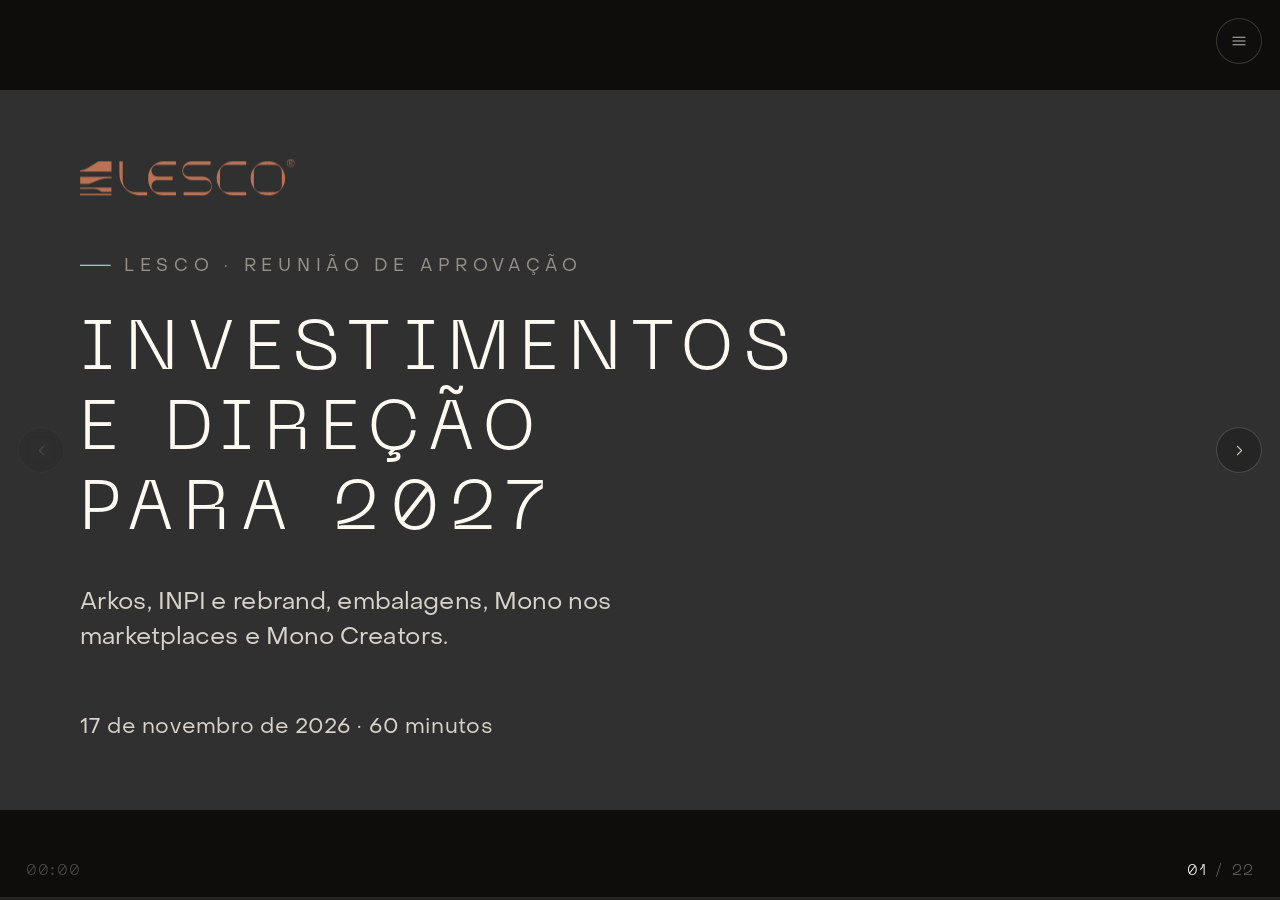
==== commit 719d0273: "Os dois showrooms e a identidade de 2027 no deck do Lucas Cinco telas a mais, de 17 para 22.  O topi" ====
--- a/decks/investimentos-e-direcao/index.html
+++ b/decks/investimentos-e-direcao/index.html
@@ -20,6 +20,7 @@
 <link rel="icon" href="../../shared/brand/symbol.png">
 <link rel="stylesheet" href="../../theme/fonts.css">
 <link rel="stylesheet" href="../../theme/tokens.css">
+<link rel="stylesheet" href="identidade.css">
 <link rel="stylesheet" href="../../engine/stage.css">
 <link rel="stylesheet" href="../../engine/layouts.css">
 <link rel="stylesheet" href="../../engine/transitions.css">
@@ -178,6 +179,7 @@
 
   <script src="../../engine/layouts.js"></script>
   <script src="dados.js"></script>
+  <script src="marca.js"></script>
   <script src="graficos.js"></script>
   <script src="deck.js"></script>
   <script src="../../engine/deck.js"></script>
--- a/decks/investimentos-e-direcao/identidade.css
+++ b/decks/investimentos-e-direcao/identidade.css
@@ -0,0 +1,66 @@
+/* ===========================================================================
+   A IDENTIDADE DE 2027
+
+   Os números saíram do próprio manual (_source/uploads/LESCO-ID-VISUAL-2027.pdf):
+   a paleta é a grade da página 7, lida direto dos vetores da página, e o papel
+   e a tinta vêm da página do logo. Nada aqui foi amostrado de screenshot.
+
+   ESTE ARQUIVO VALE SÓ PARA ESTA APRESENTAÇÃO
+     Ele entra depois de theme/tokens.css e redefine os tokens que mudam. Os
+     outros decks continuam com o tema neutro de sempre, porque cada deck é uma
+     página HTML própria e carrega as suas folhas. Para devolver este deck ao
+     tema antigo, basta tirar a linha do <link> em index.html — nenhum outro
+     arquivo sabe que esta folha existe.
+
+   POR QUE A IDENTIDADE NOVA NUMA REUNIÃO QUE AINDA VAI APROVÁ-LA
+     Porque é mais honesto mostrar do que descrever. A tela do logo pede uma
+     decisão sobre o rebrand; o deck inteiro vestido com ele é a resposta à
+     pergunta "como isso fica". Se a decisão for não, a volta é uma linha.
+   ======================================================================== */
+
+:root {
+  /* ---- A paleta do manual, como está lá --------------------------------
+     Quatro famílias em quatro degraus: escuro, base, claro e pálido. A
+     segunda coluna é a base de cada família, e a terracota é a cor do logo.
+     ---------------------------------------------------------------------- */
+  --verde-escuro: #4b534b;  --verde: #96a595;  --verde-claro: #c0c9bf;  --verde-palido: #d8e2d7;
+  --terra-escuro: #5d392a;  --terra: #ba7154;  --terra-claro: #d6aa98;  --terra-palido: #efbeaa;
+  --azul-escuro:  #2c516a;  --azul:  #728ea0;  --azul-claro:  #aabbc6;  --azul-palido:  #c0d3df;
+  --areia-escuro: #5d4f3e;  --areia: #ba9e7b;  --areia-claro: #d6c5b0;  --areia-palido: #efdcc5;
+
+  /* ---- Papel e tinta ---------------------------------------------------
+     O papel do manual é mais claro e mais quente que o papel neutro do tema
+     (#f4efe6); a tinta é cinza puro, e não o quase-preto quente de antes.
+     ---------------------------------------------------------------------- */
+  --paper:        #fffbf3;
+  --paper-soft:   #fffdf8;
+  --surface:      #ffffff;
+  --surface-sunk: #f4ece0;
+  --surface-dark: #262626;
+
+  --ink-900: #303030;   /* tinta do manual */
+  --ink-800: #3b3a38;
+  --ink-700: #4a4845;   /* corpo de texto */
+  --ink-600: #5c5955;
+  --ink-500: #76726c;   /* texto secundário, eyebrows */
+  --ink-400: #96918a;
+  --ink-300: #bab5ad;
+  --ink-200: #dbd5ca;   /* filetes */
+  --ink-100: #ece6da;
+
+  /* ---- O acento deixa de ser o sage e passa a ser a terracota ----------
+     É a cor do logo, e é ela que o motor usa na numeração, nos filetes e na
+     barra de progresso. O verde continua na paleta, mas como família de
+     apoio nos gráficos — não como a cor da marca.
+     ---------------------------------------------------------------------- */
+  --accent:      var(--terra);
+  --accent-soft: var(--terra-claro);
+  --accent-deep: var(--terra-escuro);
+  --accent-wash: var(--terra-palido);
+
+  /* Sobre fundo grafite */
+  --on-dark-strong: #fffbf3;
+  --on-dark-body:   #d9d4cb;
+  --on-dark-muted:  #96918a;
+  --on-dark-hair:   #403e3b;
+}
--- a/decks/investimentos-e-direcao/graficos.css
+++ b/decks/investimentos-e-direcao/graficos.css
@@ -7,20 +7,26 @@
    também os gráficos.
 
    A REGRA DE COR
-     A base é monocromática: as partes de um gráfico se separam pela
-     OPACIDADE da mesma tinta, em cinco degraus (--f1 a --f5), mais o
-     contorno puro para o que está pendente. Sobre essa base, e só nos
-     gráficos que comparam proposta com situação atual, o PRD pede o verde
-     da marca para a proposta e cinza para o que é atual ou antigo.
-
-     Os dois papéis estão longe um do outro também em CLARIDADE — o verde é
-     o tom escuro da marca, o cinza do atual é um dos degraus claros. É isso
-     que mantém o gráfico legível em projetor desbotado, em preto e branco e
-     para quem não distingue as duas cores: a cor reforça a leitura, nunca é
-     a única coisa que a carrega.
-
-     Para voltar ao monocromático puro, troque as duas linhas de --proposta
-     por var(--f5) e var(--f4). Nada mais no deck precisa mudar.
+     A base continua monocromática: as partes de um mesmo conjunto se separam
+     pela OPACIDADE da mesma tinta, em cinco degraus (--f1 a --f5). O que
+     mudou é que agora existe cor de marca por cima dessa base, e ela carrega
+     significado fixo — a mesma cor quer dizer a mesma coisa em todo o deck:
+
+       terracota  o que se PROPÕE, o que se pede para aprovar
+       cinza      o que já existe hoje, a concorrência, o contexto
+       verde      o GANHO: economia, o que a decisão devolve
+       azul       o PROBLEMA medido: o gargalo que o gráfico mostra
+       areia      quarta categoria, quando um gráfico precisa de quatro
+
+     As cinco são as famílias do manual de 2027 (ver identidade.css), e cada
+     papel usa o degrau da família que fica longe dos outros em CLARIDADE,
+     não só em matiz. É isso que mantém o gráfico legível em projetor
+     desbotado, em preto e branco e para quem não distingue as cores: a cor
+     reforça a leitura, nunca é a única coisa que a carrega. Todo pedaço
+     colorido tem rótulo escrito do lado.
+
+     Para voltar ao monocromático puro, troque as linhas de --proposta,
+     --ganho e --problema por var(--f5) e var(--f3). Nada mais precisa mudar.
 
    O EIXO COMEÇA EM ZERO
      Toda barra e toda coluna nasce da linha de base. Nenhum layout aqui
@@ -28,21 +34,29 @@
    --------------------------------------------------------------------------- */
 
 :root {
-  /* Degraus de preenchimento — do chapado ao quase vazio. */
-  --f5: rgba(26, 26, 26, 0.92);
-  --f4: rgba(26, 26, 26, 0.68);
-  --f3: rgba(26, 26, 26, 0.46);
-  --f2: rgba(26, 26, 26, 0.26);
-  --f1: rgba(26, 26, 26, 0.12);
-  --f0: rgba(26, 26, 26, 0.045);
-
-  --traco:  rgba(26, 26, 26, 0.30);   /* contorno dos gráficos  */
-  --trilho: rgba(26, 26, 26, 0.07);   /* fundo de barra vazia   */
-
-  /* Os dois papéis da comparação. */
-  --proposta:       var(--accent-deep);   /* o que se propõe  */
-  --proposta-clara: var(--accent);        /* segunda parte da proposta */
-  --atual:          var(--f2);            /* o que já existe  */
+  /* Degraus de preenchimento — do chapado ao quase vazio.
+     A tinta é a do manual de 2027 (#303030), e não o quase-preto de antes. */
+  --f5: rgba(48, 48, 48, 0.92);
+  --f4: rgba(48, 48, 48, 0.66);
+  --f3: rgba(48, 48, 48, 0.44);
+  --f2: rgba(48, 48, 48, 0.24);
+  --f1: rgba(48, 48, 48, 0.11);
+  --f0: rgba(48, 48, 48, 0.04);
+
+  --traco:  rgba(48, 48, 48, 0.28);   /* contorno dos gráficos  */
+  --trilho: rgba(48, 48, 48, 0.07);   /* fundo de barra vazia   */
+
+  /* Os papéis da leitura. Cada um é uma família do manual. */
+  --proposta:        var(--terra);          /* o que se propõe            */
+  --proposta-clara:  var(--terra-claro);    /* segunda parte da proposta  */
+  --proposta-palida: var(--terra-palido);   /* terceira parte             */
+  --atual:           var(--f2);             /* o que já existe            */
+  --ganho:           var(--verde-escuro);   /* economia, o que se devolve */
+  --ganho-claro:     var(--verde);
+  --problema:        var(--azul-escuro);    /* o gargalo medido           */
+  --problema-claro:  var(--azul-claro);
+  --apoio:           var(--areia);          /* quarta categoria           */
+  --apoio-claro:     var(--areia-claro);
 }
 
 /* Números de gráfico são sempre tabulares: coluna de valores que não dança
@@ -136,6 +150,13 @@
 .g-tom--atual          { background: var(--atual); }
 .g-tom--proposta       { background: var(--proposta); }
 .g-tom--proposta-clara { background: var(--proposta-clara); }
+.g-tom--proposta-palida { background: var(--proposta-palida); }
+.g-tom--ganho          { background: var(--ganho); }
+.g-tom--ganho-claro    { background: var(--ganho-claro); }
+.g-tom--problema       { background: var(--problema); }
+.g-tom--problema-claro { background: var(--problema-claro); }
+.g-tom--apoio          { background: var(--apoio); }
+.g-tom--apoio-claro    { background: var(--apoio-claro); }
 
 /* Pendente: contorno sem preenchimento. */
 .g-tom--pendente {
@@ -451,7 +472,12 @@
 /* Sobre os tons claros a inscrição precisa de tinta escura. */
 .g-tom--1 .pilha__dentro,
 .g-tom--2 .pilha__dentro,
-.g-tom--atual .pilha__dentro { color: var(--text-strong); }
+.g-tom--atual .pilha__dentro,
+.g-tom--proposta-clara .pilha__dentro,
+.g-tom--proposta-palida .pilha__dentro,
+.g-tom--problema-claro .pilha__dentro,
+.g-tom--ganho-claro .pilha__dentro,
+.g-tom--apoio-claro .pilha__dentro { color: var(--text-strong); }
 
 .pilha__valor {
   font-family: var(--font-display);
@@ -727,6 +753,17 @@
 .linhas__ponto--t4 { stroke: var(--f3); }
 .linhas__ponto--t5 { stroke: var(--f2); }
 
+/* A linha que a tela existe para apontar. Mais grossa, inteira e em
+   terracota: a cor marca qual é, a espessura garante que ela continue
+   marcada em preto e branco. */
+.linhas__linha--destaque {
+  stroke: var(--proposta);
+  stroke-width: 4.5;
+  stroke-dasharray: none;
+}
+
+.linhas__ponto--destaque { stroke: var(--proposta); }
+
 /* Fio que liga o ponto final ao rótulo quando ele precisou ser afastado. */
 .linhas__fio { fill: none; stroke: var(--ink-300); stroke-width: 1; }
 
@@ -735,7 +772,7 @@
 .linhas__fim-nome { fill: var(--text-strong); font-size: 25px; }
 
 .linhas__fim-queda {
-  fill: var(--accent-deep);
+  fill: var(--text-muted);
   font-size: 25px;
   font-variant-numeric: tabular-nums;
 }
@@ -1206,3 +1243,174 @@
   opacity: 1 !important;
   transform: none !important;
 }
+
+
+/* =====================================================================
+   confronto — duas fotos lado a lado, cada uma com a sua etiqueta
+
+   A foto ocupa o que sobrar da altura e a etiqueta fica presa embaixo
+   dela. Sem o `min-height: 0` nas duas alturas, a imagem absoluta dentro
+   da moldura não tem contra quem medir e o bloco estoura o slide — é a
+   mesma armadilha dos gráficos de coluna.
+   ===================================================================== */
+
+.l-confronto { display: flex; flex-direction: column; }
+
+.l-confronto .g-cabeca { margin-bottom: 38px; }
+
+.confronto {
+  flex: 1;
+  display: grid;
+  grid-template-columns: 1fr 1fr;
+  gap: 44px;
+  min-height: 0;
+}
+
+.confronto__lado {
+  display: flex;
+  flex-direction: column;
+  min-height: 0;
+}
+
+.confronto__lado .frame { flex: 1; min-height: 0; }
+
+/* O pé é o que faz o slide dispensar narração: quem olha sabe de quem é
+   cada foto sem o apresentador precisar dizer "à esquerda…". */
+.confronto__pe {
+  margin-top: 26px;
+  padding-top: 22px;
+  border-top: 2px solid var(--f2);
+}
+
+/* O nosso lado fecha o filete e escurece o nome. A concorrência fica
+   cinza, como nos gráficos — e, como lá, a cor só reforça: o nome está
+   escrito embaixo de cada foto. */
+.confronto__lado--nosso .confronto__pe { border-top-color: var(--f5); }
+
+.confronto__marca {
+  display: flex;
+  align-items: baseline;
+  gap: 18px;
+  flex-wrap: wrap;
+}
+
+.confronto__nome {
+  font-size: 34px;
+  letter-spacing: var(--track-label);
+  text-transform: uppercase;
+  color: var(--text-muted);
+}
+
+.confronto__lado--nosso .confronto__nome { color: var(--ink-900); }
+
+.confronto__onde {
+  font-size: 24px;
+  letter-spacing: 0.02em;
+  color: var(--ink-400);
+}
+
+.confronto__texto {
+  margin: 14px 0 0;
+  font-size: 27px;
+  line-height: 1.46;
+  color: var(--text-body);
+  max-width: 46ch;
+}
+
+
+/* =====================================================================
+   marca — o logo de hoje e o de 2027, lado a lado
+
+   Dois campos do mesmo tamanho: o que muda entre eles é só o desenho,
+   que é o que está em discussão. O da direita é terracota sobre verde
+   escuro, como o manual apresenta a marca.
+   ===================================================================== */
+
+.l-marca { display: flex; flex-direction: column; }
+
+.l-marca .g-cabeca { margin-bottom: 38px; }
+
+.marca {
+  flex: 1;
+  display: grid;
+  grid-template-columns: 1fr 1fr;
+  gap: 40px;
+  min-height: 0;
+}
+
+.marca__campo {
+  display: flex;
+  flex-direction: column;
+  align-items: center;
+  justify-content: center;
+  gap: 34px;
+  padding: 54px 60px;
+  min-height: 0;
+  border-radius: var(--radius-md);
+}
+
+.marca__campo--hoje { background: var(--surface-sunk); color: var(--ink-900); }
+.marca__campo--novo { background: var(--verde-escuro); color: var(--terra); }
+
+.marca__etiqueta {
+  font-size: 24px;
+  letter-spacing: var(--track-eyebrow);
+  text-transform: uppercase;
+  color: var(--text-muted);
+}
+
+.marca__campo--novo .marca__etiqueta { color: var(--terra-claro); }
+
+/* A arte manda na altura: o SVG tem proporção fixa e a largura é que se
+   ajusta, para a marca nunca sair esticada. */
+.marca__arte {
+  width: 100%;
+  max-width: 640px;
+  display: flex;
+  align-items: center;
+  justify-content: center;
+}
+
+.marca__arte svg,
+.marca__arte img { width: 100%; height: auto; display: block; }
+
+.marca__assinatura {
+  font-family: var(--font-text);
+  font-size: 25px;
+  letter-spacing: 0.16em;
+  text-transform: uppercase;
+  color: var(--terra-claro);
+}
+
+.marca__apoio {
+  margin: 0;
+  font-size: 26px;
+  line-height: 1.45;
+  text-align: center;
+  color: var(--text-muted);
+  max-width: 44ch;
+}
+
+.marca__campo--novo .marca__apoio { color: var(--on-dark-body); }
+
+
+/* =====================================================================
+   A marca na capa
+
+   O motor põe na capa o PNG do logo antigo (engine/layouts.js, função
+   `logo`). Este deck veste a identidade de 2027, então a capa precisa da
+   marca nova — e trocar isso no motor mudaria as outras apresentações.
+   A saída é substituir só o conteúdo da imagem, aqui, pelo SVG da marca.
+
+   A cor vem embutida no arquivo (e não de currentColor) porque um <img>
+   não herda cor de CSS. Se a paleta mudar, é img/marca-lesco-terracota.svg
+   que se regera — o SVG com currentColor continua em img/marca-lesco.svg,
+   para quem precisar tingir.
+   ===================================================================== */
+
+.l-cover .brand-mark,
+.l-outro .brand-mark {
+  content: url('img/marca-lesco-terracota.svg');
+  height: 54px;
+  width: auto;
+}
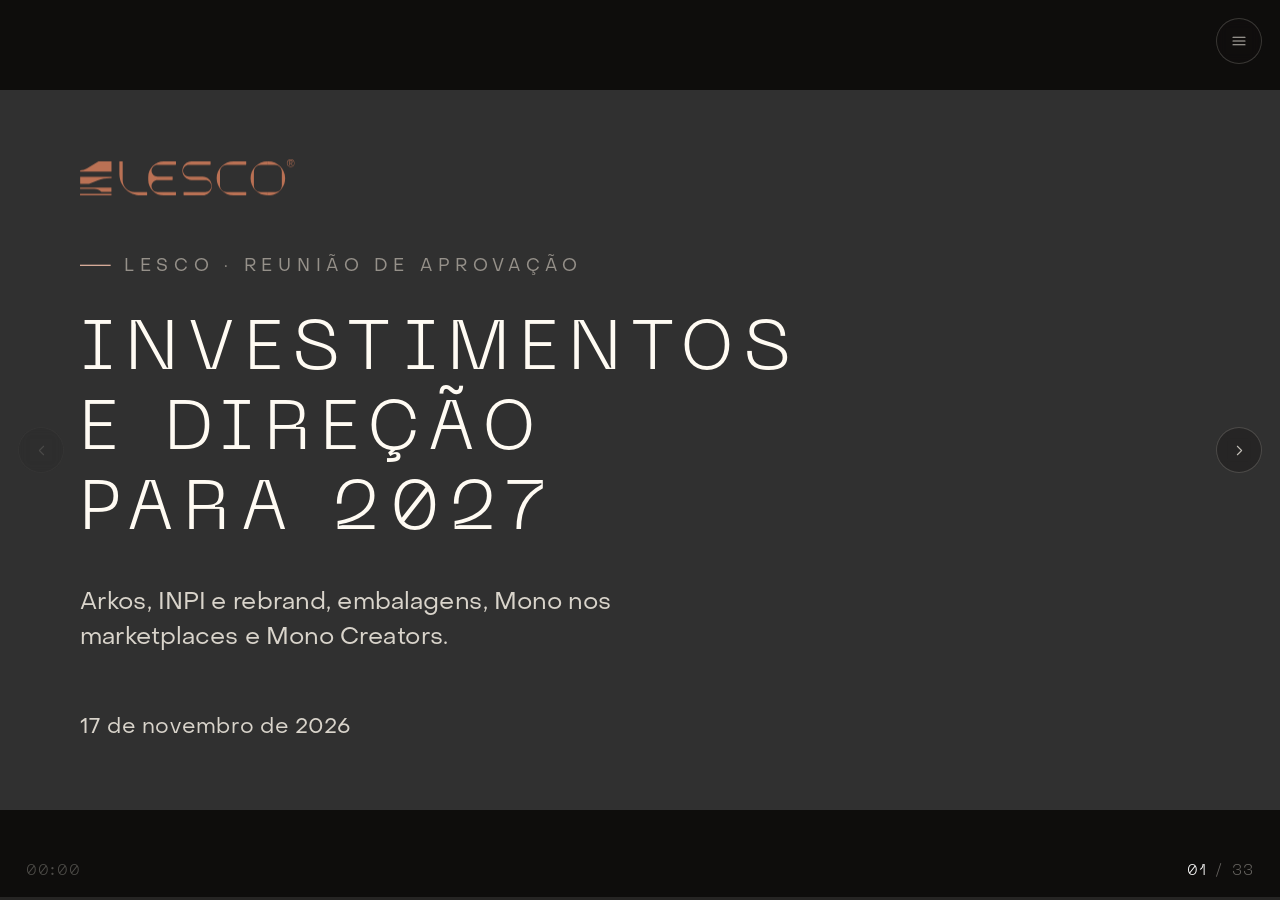
==== commit d58020d5: "As tres marcas e as embalagens orcadas, direto do manual A pagina 23 do LESCO-ID-VISUAL-2027 virou t" ====
--- a/decks/investimentos-e-direcao/index.html
+++ b/decks/investimentos-e-direcao/index.html
@@ -180,6 +180,7 @@
   <script src="../../engine/layouts.js"></script>
   <script src="dados.js"></script>
   <script src="marca.js"></script>
+  <script src="marcas.js"></script>
   <script src="graficos.js"></script>
   <script src="deck.js"></script>
   <script src="../../engine/deck.js"></script>
--- a/decks/investimentos-e-direcao/graficos.css
+++ b/decks/investimentos-e-direcao/graficos.css
@@ -1414,3 +1414,372 @@
   height: 54px;
   width: auto;
 }
+
+/* =====================================================================
+   topico — um assunto por tela, com ou sem foto
+
+   Com foto: texto à esquerda, foto(s) à direita. Sem foto: o texto cresce
+   e abre, em vez de deixar metade da tela vazia. O número grande é o que
+   amarra as quatro telas como um conjunto.
+   ===================================================================== */
+
+.l-topico { display: flex; flex-direction: column; }
+
+.topico {
+  flex: 1;
+  display: grid;
+  gap: 64px;
+  min-height: 0;
+  align-items: stretch;
+}
+
+.topico--com-foto { grid-template-columns: minmax(0, 46fr) minmax(0, 54fr); }
+.topico--so-texto { grid-template-columns: minmax(0, 1fr); }
+
+.topico__texto {
+  display: flex;
+  flex-direction: column;
+  align-items: flex-start;
+  justify-content: center;
+  min-width: 0;
+}
+
+/* O número em terracota, grande e leve: é ele que diz "este é o segundo
+   dos quatro" sem precisar de uma lista na tela. */
+.topico__num {
+  font-family: var(--font-display);
+  font-size: 104px;
+  line-height: 1;
+  letter-spacing: 0.02em;
+  color: var(--accent);
+  margin-bottom: 26px;
+  font-variant-numeric: tabular-nums;
+}
+
+.topico__texto .eyebrow { margin-bottom: 20px; }
+.topico__texto .title { margin-bottom: 30px; }
+
+.topico__corpo {
+  margin: 0;
+  font-size: 36px;
+  line-height: 1.5;
+  color: var(--text-body);
+  max-width: 24ch;
+}
+
+/* Sem foto o texto cresce e toma a tela — mas a medida tem teto: linha de
+   90 caracteres ninguém lê de pé numa sala. */
+.topico--so-texto .topico__corpo {
+  font-size: 54px;
+  line-height: 1.34;
+  max-width: 1240px;
+}
+
+.topico--so-texto .topico__num { font-size: 148px; }
+.topico--so-texto .title { max-width: 1240px; }
+
+.topico__texto .destaques { margin-top: 44px; }
+
+.topico__fotos {
+  display: flex;
+  gap: 28px;
+  height: 100%;
+  min-height: 0;
+}
+
+.topico__fotos .frame { flex: 1; min-width: 0; min-height: 0; }
+
+/* As fotos são todas 3:4 EM PÉ, e a moldura vazia tomaria o espaço todo
+   que sobrasse. Com uma foto, o teto é de LARGURA: sem ele a moldura vira
+   faixa deitada e corta a estante pela metade. Com duas, o teto é de
+   ALTURA, pelo mesmo motivo invertido — duas molduras altas e estreitas
+   comiam as bordas das páginas. */
+.topico--com-foto:not(.topico--duas) .topico__fotos { justify-content: flex-start; }
+.topico--com-foto:not(.topico--duas) .topico__fotos .frame { max-width: 640px; }
+
+/* Com duas, a coluna da foto abre mais e a altura tem teto menor: é a
+   combinação que devolve as duas páginas inteiras, em 3:4, em vez de
+   duas tiras altas com as bordas comidas. */
+.topico--duas { grid-template-columns: minmax(0, 42fr) minmax(0, 58fr); }
+.topico--duas .topico__fotos { max-height: 640px; align-self: center; }
+
+
+/* =====================================================================
+   matriz — o diagrama de marca × classe do INPI
+
+   O selo é o argumento: uma barra é o nome, um quadrado é o símbolo.
+   Nominativa tem só a barra; mista tem o quadrado grudado nela. A
+   diferença de forma é o que explica, sem texto, por que trocar o logo
+   envelhece um registro misto e não mexe num nominativo.
+   ===================================================================== */
+
+.l-matriz { display: flex; flex-direction: column; }
+
+.l-matriz .g-cabeca { margin-bottom: 34px; }
+
+.selo { display: block; width: 100%; height: auto; }
+/* Os dois selos na MESMA tinta de propósito: o que distingue um do outro
+   é a forma, não a cor — e o tom claro sumia em projetor desbotado. */
+.selo rect { fill: var(--proposta); }
+
+/* ---- a faixa que explica os dois selos ---------------------------- */
+
+.formatos {
+  display: grid;
+  grid-template-columns: 1fr 1fr;
+  gap: 32px;
+  margin-bottom: 38px;
+}
+
+.formato {
+  display: flex;
+  align-items: center;
+  gap: 30px;
+  padding: 26px 32px;
+  background: var(--surface-sunk);
+  border-radius: var(--radius-md);
+}
+
+.formato__selo { flex: 0 0 96px; }
+
+.formato__nome {
+  display: block;
+  font-size: 30px;
+  letter-spacing: var(--track-label);
+  text-transform: uppercase;
+  color: var(--ink-900);
+  margin-bottom: 8px;
+}
+
+.formato__texto {
+  margin: 0;
+  font-size: 26px;
+  line-height: 1.4;
+  color: var(--text-body);
+}
+
+/* ---- a matriz ------------------------------------------------------ */
+
+.matriz {
+  flex: 1;
+  display: grid;
+  grid-template-columns: 220px repeat(var(--colunas, 4), 1fr);
+  align-content: start;
+  column-gap: 20px;
+}
+
+.matriz__canto {
+  display: flex;
+  align-items: flex-end;
+  padding-bottom: 20px;
+  font-size: 22px;
+  letter-spacing: var(--track-label);
+  text-transform: uppercase;
+  color: var(--text-muted);
+}
+
+.matriz__titulo {
+  display: flex;
+  flex-direction: column;
+  padding: 0 0 16px;
+  border-bottom: 2px solid var(--traco);
+}
+
+.matriz__classe {
+  font-family: var(--font-display);
+  font-size: 50px;
+  line-height: 1;
+  color: var(--accent);
+  font-variant-numeric: tabular-nums;
+}
+
+.matriz__nome {
+  margin-top: 10px;
+  font-size: 25px;
+  line-height: 1.25;
+  color: var(--ink-900);
+}
+
+.matriz__apoio {
+  margin-top: 4px;
+  font-size: 21px;
+  line-height: 1.3;
+  color: var(--ink-400);
+}
+
+/* A classe opcional fica com o filete tracejado: ela está no diagrama,
+   mas a decisão sobre ela ainda não foi tomada. */
+.matriz__titulo--opcional { border-bottom-style: dashed; }
+
+.matriz__marca {
+  display: flex;
+  align-items: center;
+  font-size: 32px;
+  letter-spacing: 0.02em;
+  color: var(--ink-900);
+  padding: 22px 0;
+  border-bottom: 1px solid var(--hairline);
+}
+
+.matriz__celula {
+  display: flex;
+  align-items: center;
+  justify-content: flex-start;
+  padding: 22px 0;
+  border-bottom: 1px solid var(--hairline);
+}
+
+.matriz__celula .selo { width: 100px; }
+
+/* Cruzamento sem pedido: um filete curto, para a célula existir sem
+   competir com as que têm selo. */
+.matriz__celula--vazia::before {
+  content: '';
+  width: 26px;
+  height: 2px;
+  background: var(--f1);
+}
+
+
+/* =====================================================================
+   16 · galeria — peças da identidade, sem legenda
+
+   Uma peça grande na coluna larga e duas empilhadas ao lado. A divisão
+   63/37 não é estética: é a conta que deixa as duas pequenas perto de
+   1,9 e a grande perto de 1,6, que é onde os mockups deitados do manual
+   cortam sem perder a peça.
+   ===================================================================== */
+
+.l-galeria { display: flex; flex-direction: column; }
+
+.l-galeria .g-cabeca { margin-bottom: 30px; }
+
+.galeria {
+  flex: 1;
+  min-height: 0;
+  display: grid;
+  grid-template-columns: minmax(0, 63fr) minmax(0, 37fr);
+  grid-template-rows: 1fr 1fr;
+  gap: 26px;
+}
+
+.galeria__peca { min-height: 0; }
+
+.galeria__peca--grande { grid-row: 1 / span 2; }
+
+/* Uma coluna só na grade de duas: sem limite a linha vai a 1728px, que
+   é largura de leitura de ninguém. O texto fica à esquerda, onde já
+   estava quando eram duas colunas. */
+.duas--uma { grid-template-columns: minmax(0, 1180px); }
+
+/* Com uma coluna o texto é a tela inteira, e não metade dela: pode crescer
+   e passa a ser legível do fundo da sala. */
+.duas--uma .duas__col-olho  { font-size: 28px; }
+.duas--uma .duas__col-texto { font-size: 38px; line-height: 1.5; }
+
+
+/* =====================================================================
+   17 · marcas — a página das três marcas
+
+   O único layout do deck em coordenadas absolutas, e com motivo: a
+   página do manual mede 1920×1080, que é o palco. As fotos entram no
+   x/y/w/h do operador `cm` do PDF e o desenho traz o viewBox da página
+   inteira, então os dois se encaixam sozinhos.
+   ===================================================================== */
+
+.l-m27 {
+  position: absolute;
+  inset: 0;
+  background: var(--verde-escuro);
+  overflow: hidden;
+}
+
+.m27 { position: absolute; inset: 0; }
+
+.m27__foto { position: absolute; overflow: hidden; }
+
+.m27__foto img {
+  display: block;
+  width: 100%;
+  height: 100%;
+  object-fit: cover;
+}
+
+/* O desenho cobre o palco inteiro: cada peça já vem no lugar dela. */
+.m27__arte { position: absolute; inset: 0; pointer-events: none; }
+.m27__arte svg { display: block; width: 100%; height: 100%; }
+
+/* Os três textos do manual, nas coordenadas do próprio PDF. */
+.m27__ano,
+.m27__site,
+.m27__assinatura {
+  position: absolute;
+  font-size: 24px;
+  line-height: 1;
+  letter-spacing: 0.12em;
+  color: var(--paper);
+  white-space: nowrap;
+}
+
+/* O manual ancora os três no mesmo respiro de 46px. Os dois da direita
+   vão pela borda direita, e não pelo x do PDF: a fonte daqui é mais larga
+   que a de lá, e presa à esquerda a assinatura saía da tela. */
+.m27__ano        { right: 46px; top: 62px; }
+.m27__site       { left: 46px;  bottom: 44px; }
+.m27__assinatura { right: 46px; bottom: 44px; }
+
+/* ---------------------------------------------------------------------
+   O movimento contínuo dos três símbolos
+
+   Fica nos <path>, nunca no <g>: o <g> carrega a animação de entrada do
+   motor, e duas animações no mesmo elemento significam uma animação só.
+   Tudo escalonado por --n, que o layout põe em cada caminho.
+   --------------------------------------------------------------------- */
+
+/* A onda da zhú: as seis lâminas respiram em sequência, da mais clara
+   para a mais escura — a onda anda da esquerda para a direita. */
+.slide.is-current .m27__onda path {
+  animation: m27Onda 4.4s var(--ease-standard) infinite;
+  animation-delay: calc(var(--n, 0) * 110ms);
+}
+
+@keyframes m27Onda {
+  0%, 100% { opacity: 1;    transform: translateX(0); }
+  45%      { opacity: 0.58; transform: translateX(-7px); }
+}
+
+/* A estrela da echo gira devagar e respira. Os dois caminhos têm o mesmo
+   centro, então `fill-box` basta e não é preciso cravar coordenada. */
+.slide.is-current .m27__estrela path {
+  transform-box: fill-box;
+  transform-origin: center;
+  animation: m27Estrela 11s var(--ease-standard) infinite alternate;
+}
+
+@keyframes m27Estrela {
+  from { transform: rotate(0deg) scale(1); }
+  to   { transform: rotate(9deg) scale(1.05); }
+}
+
+/* As listras da geo escorrem de cima para baixo, uma atrás da outra. */
+.slide.is-current .m27__listras path {
+  animation: m27Listra 5.2s var(--ease-standard) infinite;
+  animation-delay: calc(var(--n, 0) * 70ms);
+}
+
+@keyframes m27Listra {
+  0%, 100% { transform: translateX(0);    opacity: 1; }
+  50%      { transform: translateX(13px); opacity: 0.82; }
+}
+
+/* Quem pediu menos movimento não leva movimento nenhum — e na exportação
+   o laço também para, senão cada página sai num quadro diferente. */
+@media (prefers-reduced-motion: reduce) {
+  .slide.is-current .m27__onda path,
+  .slide.is-current .m27__estrela path,
+  .slide.is-current .m27__listras path { animation: none !important; }
+}
+
+body.is-export .m27__onda path,
+body.is-export .m27__estrela path,
+body.is-export .m27__listras path { animation: none !important; }
